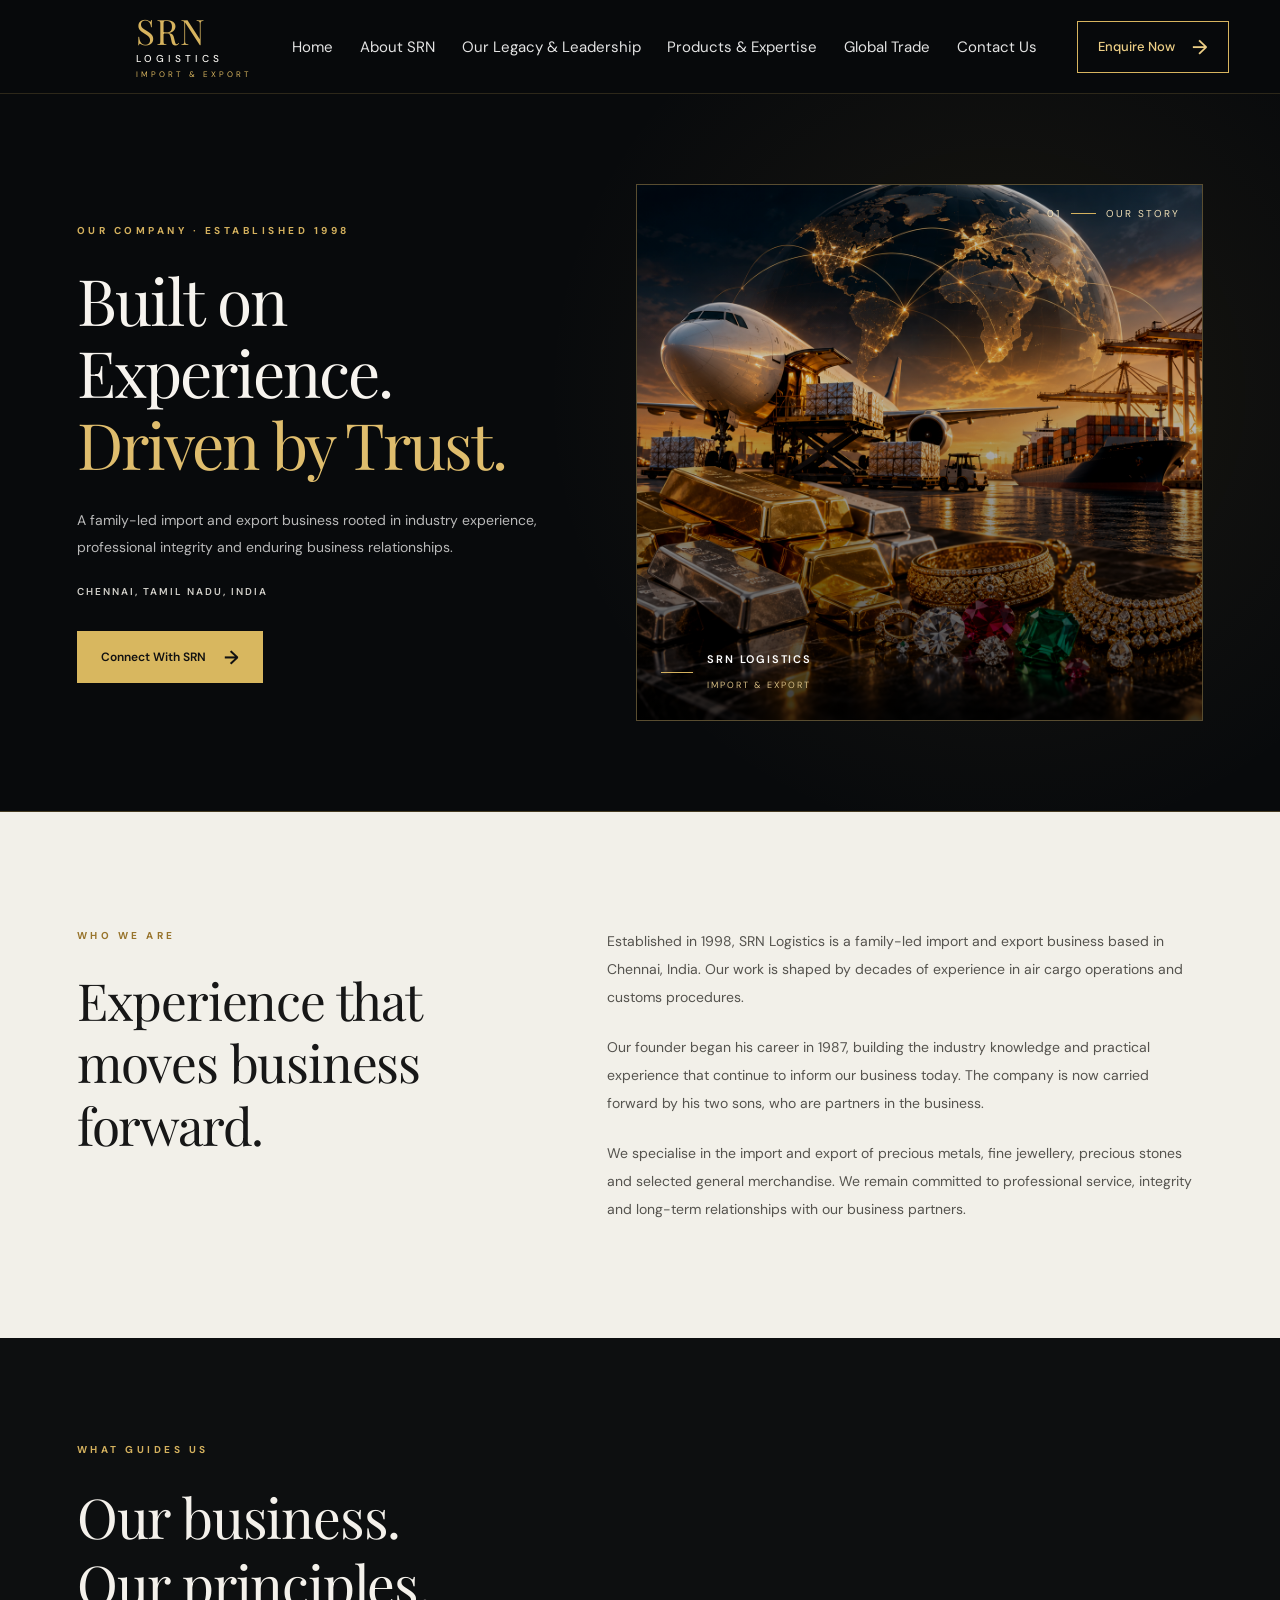
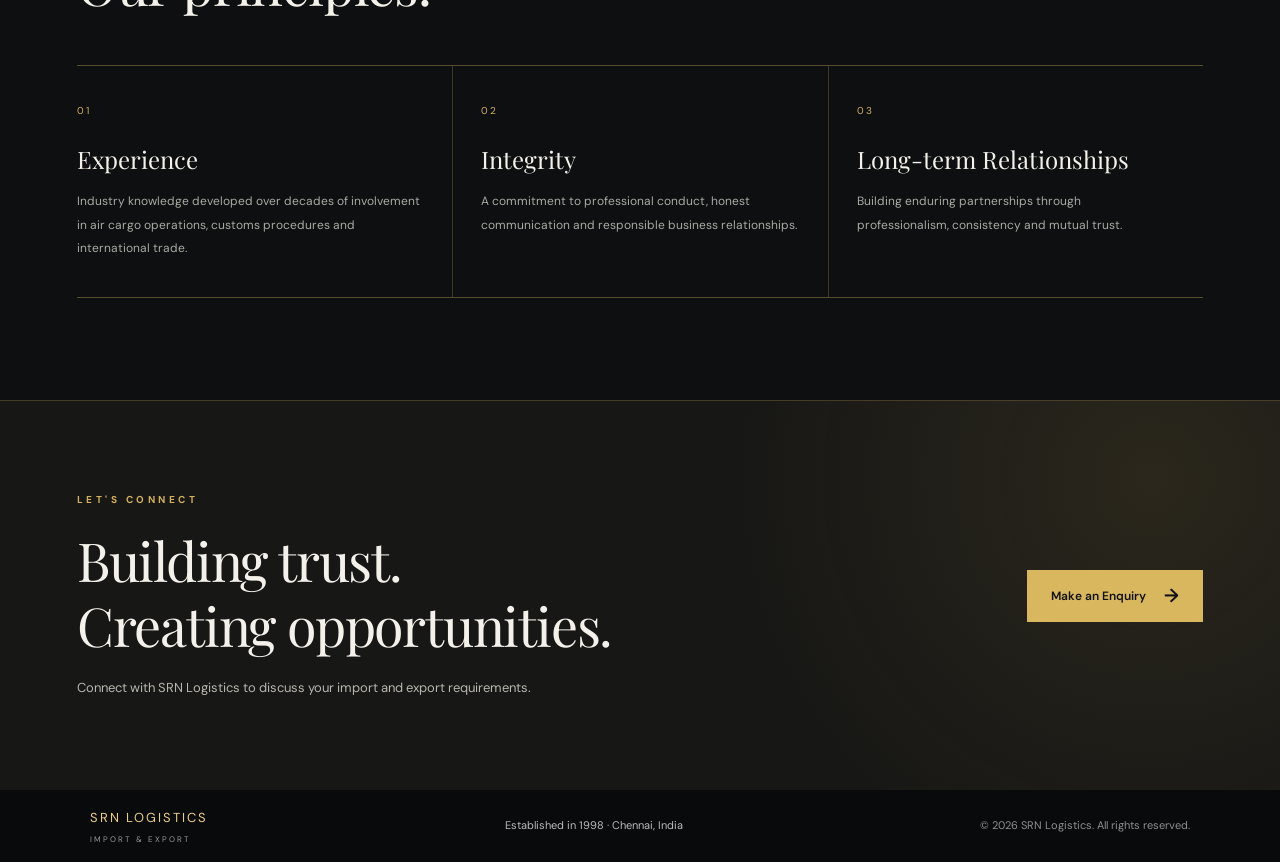
==== about.html @ 551b90b7 "Initial SRN Logistics website" ====
<!DOCTYPE html>
<html lang="en">
<head>
    <meta charset="UTF-8">
    <meta name="viewport" content="width=device-width, initial-scale=1.0">

    <title>About SRN Logistics | Import &amp; Export</title>

    <meta
        name="description"
        content="Discover SRN Logistics, established in Chennai in 1998. Learn about our heritage, leadership, import-export expertise and commitment to long-term business relationships."
    >

    <meta name="theme-color" content="#080a0c">

    <link rel="stylesheet" href="style.css">

    <link rel="preconnect" href="https://fonts.googleapis.com">
    <link rel="preconnect" href="https://fonts.gstatic.com" crossorigin>

    <link
        href="https://fonts.googleapis.com/css2?family=DM+Sans:wght@400;500;600;700&family=Playfair+Display:wght@400;500;600&display=swap"
        rel="stylesheet"
    >

    <script src="script.js" defer></script>
</head>

<body class="about-page">

    <!-- HEADER -->
    <header class="site-header">
        <div class="nav-container">

            <a class="brand" href="index.html" aria-label="SRN Logistics home">

                <span class="logo-placeholder">
                    <!-- Add the official company logo here later -->
                    <!-- <img src="assets/logo/srn-logo.png" alt="SRN Logistics"> -->
                </span>

                <span class="brand-text">
                    <span class="brand-name">SRN</span>
                    <span class="brand-description">LOGISTICS</span>
                    <span class="brand-tagline">IMPORT &amp; EXPORT</span>
                </span>

            </a>

            <button
                class="menu-toggle"
                id="menuToggle"
                type="button"
                aria-label="Open navigation"
                aria-controls="mainNavigation"
                aria-expanded="false"
            >
                <span></span>
                <span></span>
                <span></span>
            </button>

            <nav class="main-navigation" id="mainNavigation">

                <a class="nav-link" href="index.html">Home</a>

                <a
                    class="nav-link active"
                    href="about.html"
                    aria-current="page"
                >
                    About SRN
                </a>

                <a class="nav-link" href="legacy.html">
                    Our Legacy &amp; Leadership
                </a>

                <a class="nav-link" href="products.html">
                    Products &amp; Expertise
                </a>

                <a class="nav-link" href="global.html">
                    Global Trade
                </a>

                <a class="nav-link" href="contact.html">
                    Contact Us
                </a>

            </nav>

            <a class="header-cta" href="contact.html">
                Enquire Now
                <span aria-hidden="true">→</span>
            </a>

        </div>
    </header>

    <main>

        <!-- EDITORIAL INTRODUCTION -->
        <section class="about-editorial">

            <div class="about-editorial-container">

                <div class="about-editorial-content">

                    <p class="about-eyebrow">
                        OUR COMPANY
                        <span aria-hidden="true">·</span>
                        ESTABLISHED 1998
                    </p>

                    <h1 class="about-title">
                        Built on<br>
                        Experience.<br>
                        <span>Driven by Trust.</span>
                    </h1>

                    <p class="about-introduction">
                        A family-led import and export business rooted in
                        industry experience, professional integrity and
                        enduring business relationships.
                    </p>

                    <p class="about-location">
                        CHENNAI, TAMIL NADU, INDIA
                    </p>

                    <a class="button button-primary" href="contact.html">
                        Connect With SRN
                        <span aria-hidden="true">→</span>
                    </a>

                </div>

                <div class="about-editorial-visual">

                    <img
                        class="about-company-image"
                        src="assets/images/about-srn-about.jpg"
                        alt="International cargo operations representing SRN Logistics' import and export business"
                    >

                    <div class="about-image-caption">
                        <span class="about-caption-line"></span>

                        <div>
                            <p>SRN LOGISTICS</p>
                            <span>IMPORT &amp; EXPORT</span>
                        </div>
                    </div>

                    <div class="about-image-index">
                        <span>01</span>
                        <span class="about-index-divider"></span>
                        <span>OUR STORY</span>
                    </div>

                </div>

            </div>

        </section>

        <!-- COMPANY INTRODUCTION -->
        <section class="about-story">

            <div class="about-story-container">

                <div class="about-story-heading">

                    <p class="about-eyebrow">WHO WE ARE</p>

                    <h2>
                        Experience that<br>
                        moves business forward.
                    </h2>

                </div>

                <div class="about-story-copy">

                    <p>
                        Established in 1998, SRN Logistics is a family-led
                        import and export business based in Chennai, India.
                        Our work is shaped by decades of experience in air
                        cargo operations and customs procedures.
                    </p>

                    <p>
                        Our founder began his career in 1987, building the
                        industry knowledge and practical experience that
                        continue to inform our business today. The company
                        is now carried forward by his two sons, who are
                        partners in the business.
                    </p>

                    <p>
                        We specialise in the import and export of precious
                        metals, fine jewellery, precious stones and selected
                        general merchandise. We remain committed to
                        professional service, integrity and long-term
                        relationships with our business partners.
                    </p>

                </div>

            </div>

        </section>

        <!-- BUSINESS VALUES -->
        <section class="about-values">

            <div class="about-values-container">

                <div class="about-values-heading">

                    <p class="about-eyebrow">WHAT GUIDES US</p>

                    <h2>
                        Our business.<br>
                        Our principles.
                    </h2>

                </div>

                <div class="about-values-grid">

                    <article class="about-value">

                        <span class="about-value-number">01</span>

                        <h3>Experience</h3>

                        <p>
                            Industry knowledge developed over decades of
                            involvement in air cargo operations, customs
                            procedures and international trade.
                        </p>

                    </article>

                    <article class="about-value">

                        <span class="about-value-number">02</span>

                        <h3>Integrity</h3>

                        <p>
                            A commitment to professional conduct, honest
                            communication and responsible business
                            relationships.
                        </p>

                    </article>

                    <article class="about-value">

                        <span class="about-value-number">03</span>

                        <h3>Long-term Relationships</h3>

                        <p>
                            Building enduring partnerships through
                            professionalism, consistency and mutual trust.
                        </p>

                    </article>

                </div>

            </div>

        </section>

        <!-- CALL TO ACTION -->
        <section class="about-contact">

            <div class="about-contact-container">

                <div>
                    <p class="about-eyebrow">LET'S CONNECT</p>

                    <h2>
                        Building trust.<br>
                        Creating opportunities.
                    </h2>

                    <p>
                        Connect with SRN Logistics to discuss your
                        import and export requirements.
                    </p>
                </div>

                <a class="button button-primary" href="contact.html">
                    Make an Enquiry
                    <span aria-hidden="true">→</span>
                </a>

            </div>

        </section>

    </main>

    <!-- FOOTER -->
    <footer class="site-footer">

        <div class="footer-container">

            <div class="footer-brand">
                <p>SRN LOGISTICS</p>
                <span>IMPORT &amp; EXPORT</span>
            </div>

            <p class="footer-description">
                Established in 1998 · Chennai, India
            </p>

            <p class="footer-copyright">
                &copy; <span id="copyrightYear">2026</span>
                SRN Logistics. All rights reserved.
            </p>

        </div>

    </footer>

</body>
</html>
---- style.css ----
/* =========================================
   SRN LOGISTICS ÃƒÆ’Ã‚Â¢ÃƒÂ¢Ã¢â‚¬Å¡Ã‚Â¬ÃƒÂ¢Ã¢â€šÂ¬Ã‚Â GLOBAL DESIGN SYSTEM
========================================= */

:root {
    --color-black: #080a0c;
    --color-black-soft: #111315;
    --color-gold: #d7b45f;
    --color-gold-light: #edcf86;
    --color-white: #f7f5f0;
    --color-muted: #c0c0c0;
    --color-text-dark: #151719;
    --color-text-muted: #686868;
    --color-border: rgba(215, 180, 95, 0.5);

    --font-heading: "Playfair Display", Georgia, serif;
    --font-body: "DM Sans", Arial, sans-serif;

    --container-width: 1360px;
}

/* =========================================
   RESET AND BASE STYLES
========================================= */

* {
    box-sizing: border-box;
    margin: 0;
    padding: 0;
}

html {
    scroll-behavior: smooth;
    scroll-padding-top: 100px;
}

body {
    min-width: 320px;
    background: var(--color-black);
    color: var(--color-white);
    font-family: var(--font-body);
    -webkit-font-smoothing: antialiased;
}

body,
button,
a {
    font-family: var(--font-body);
}

a {
    color: inherit;
    text-decoration: none;
}

button {
    font: inherit;
}

button:focus-visible,
a:focus-visible {
    outline: 2px solid var(--color-gold-light);
    outline-offset: 5px;
}

img {
    display: block;
    max-width: 100%;
}

button {
    -webkit-tap-highlight-color: transparent;
}

/* =========================================
   HEADER
========================================= */

.site-header {
    position: relative;
    z-index: 100;
    width: 100%;
    height: 94px;
    background: rgba(8, 10, 12, 0.98);
    border-bottom: 1px solid rgba(215, 180, 95, 0.18);
}

.nav-container {
    width: min(1460px, 92%);
    height: 100%;
    margin: 0 auto;

    display: flex;
    align-items: center;
    justify-content: space-between;
    gap: 24px;
}

/* BRAND AND LOGO PLACEHOLDER */

.brand {
    display: flex;
    align-items: center;
    gap: 13px;
    flex-shrink: 0;
}

/*
   Empty area reserved for the official logo.
   The logo image can be added later without
   redesigning the navigation.
*/

.logo-placeholder {
    display: block;
    width: 72px;
    height: 62px;
    flex: 0 0 72px;
    background: transparent;
}

.logo-placeholder img {
    width: 100%;
    height: 100%;
    object-fit: contain;
}

.brand-text {
    display: flex;
    flex-direction: column;
    align-items: flex-start;
    gap: 4px;
}

.brand-name {
    color: var(--color-gold);
    font-family: var(--font-heading);
    font-size: 35px;
    font-weight: 400;
    letter-spacing: 1px;
    line-height: 1;
}

.brand-description {
    color: var(--color-white);
    font-size: 10px;
    font-weight: 500;
    letter-spacing: 4px;
    line-height: 1.3;
}

.brand-tagline {
    color: var(--color-gold);
    font-size: 8px;
    letter-spacing: 3px;
    line-height: 1.4;
}

/* =========================================
   DESKTOP NAVIGATION
========================================= */

.main-navigation {
    display: flex;
    align-items: center;
    justify-content: center;
    gap: clamp(16px, 2.1vw, 34px);
}

.nav-link {
    position: relative;
    padding: 12px 0;
    color: #e3e3e3;
    font-size: 15px;
    font-weight: 400;
    white-space: nowrap;

    transition: color 0.25s ease;
}

.nav-link:hover,
.nav-link.active {
    color: var(--color-gold-light);
}

.nav-link.active::after {
    position: absolute;
    right: 0;
    bottom: 2px;
    left: 0;

    height: 2px;
    background: var(--color-gold);

    content: "";
}

/* HEADER CALL TO ACTION */

.header-cta {
    display: inline-flex;
    align-items: center;
    justify-content: center;
    gap: 17px;

    padding: 15px 20px;
    border: 1px solid var(--color-gold);

    color: var(--color-gold-light);
    font-size: 13px;
    font-weight: 500;
    white-space: nowrap;

    transition:
        background 0.25s ease,
        color 0.25s ease;
}

.header-cta span {
    font-size: 20px;
    line-height: 1;
}

.header-cta:hover {
    background: var(--color-gold);
    color: var(--color-black);
}

/* MOBILE MENU BUTTON */

.menu-toggle {
    display: none;
    width: 44px;
    height: 42px;
    padding: 10px;

    flex-direction: column;
    align-items: center;
    justify-content: center;
    gap: 5px;

    background: transparent;
    border: 1px solid var(--color-border);
    cursor: pointer;
}

.menu-toggle span {
    display: block;
    width: 19px;
    height: 1px;
    background: var(--color-gold-light);
}

/* =========================================
   HERO SECTION
========================================= */

.hero-section {
    position: relative;
    isolation: isolate;
    width: 100%;
    height: min(690px, calc(100svh - 94px));
    min-height: 620px;
    overflow: hidden;
    background: var(--color-black);
}

/* BACKGROUND IMAGE LAYERS */

.hero-backgrounds {
    position: absolute;
    z-index: -3;
    inset: 0;
    overflow: hidden;
}

.hero-background {
    position: absolute;
    inset: 0;

    background-color: var(--color-black);
    background-position: center;
    background-repeat: no-repeat;
    background-size: cover;

    opacity: 0;
    transform: scale(1.035);

    transition:
        opacity 1.2s ease-in-out,
        transform 7.5s linear;
}

.hero-background.active {
    opacity: 1;
    transform: scale(1);
}

/*
   Temporary remote image sources.
   We will replace these with the generated
   images stored in assets/images/.
*/

/* =========================================
   HOMEPAGE BACKGROUND IMAGES
   Four slides: Gold, Jewellery, Gemstones, Cargo
========================================= */

/* =========================================
   SRN LOGISTICS â€” HOMEPAGE BACKGROUND IMAGES
========================================= */

.hero-background-gold {
    background-image: url("assets/images/01-precious-metals.jpg");
    background-position: center;
    background-repeat: no-repeat;
    background-size: cover;
}

.hero-background-jewellery {
    background-image: url("assets/images/02-jewellery.jpg");
    background-position: center;
    background-repeat: no-repeat;
    background-size: cover;
}

.hero-background-gemstones {
    background-image: url("assets/images/03-precious-stones.jpg");
    background-position: center;
    background-repeat: no-repeat;
    background-size: cover;
}

.hero-background-cargo {
    background-image: url("assets/images/04-global-cargo.jpg");
    background-position: center;
    background-repeat: no-repeat;
    background-size: cover;
}


/* DARK GRADIENT FOR TEXT READABILITY */

.hero-overlay {
    position: absolute;
    z-index: -2;
    inset: 0;

    background:
        linear-gradient(
            90deg,
            rgba(4, 6, 9, 0.98) 0%,
            rgba(4, 6, 9, 0.94) 22%,
            rgba(4, 6, 9, 0.76) 41%,
            rgba(4, 6, 9, 0.24) 67%,
            rgba(4, 6, 9, 0.12) 100%
        ),
        linear-gradient(
            0deg,
            rgba(4, 6, 9, 0.66) 0%,
            transparent 30%,
            transparent 80%,
            rgba(4, 6, 9, 0.12) 100%
        );
}

/* HERO CONTENT */

.hero-container {
    display: flex;
    align-items: center;

    width: min(1270px, 78%);
    height: 100%;
    margin: 0 auto;

    padding: 48px 0 100px;
}

.hero-content {
    width: 100%;
    max-width: 600px;
}

.hero-eyebrow {
    margin-bottom: 23px;

    color: var(--color-gold);
    font-size: 10px;
    font-weight: 600;
    letter-spacing: 4px;
    line-height: 1.8;
    text-transform: uppercase;
}

.hero-title {
    max-width: 600px;

    color: var(--color-white);
    font-family: var(--font-heading);
    font-size: clamp(46px, 4.3vw, 70px);
    font-weight: 400;
    line-height: 1.055;
    letter-spacing: -1.5px;
}

.hero-title span {
    color: var(--color-gold-light);
}

.hero-description {
    max-width: 520px;
    margin-top: 23px;

    color: #cecece;
    font-size: 15px;
    font-weight: 400;
    line-height: 1.85;
}

/* HERO BUTTONS */

.hero-actions {
    display: flex;
    align-items: center;
    flex-wrap: wrap;
    gap: 15px;

    margin-top: 30px;
}

.button {
    display: inline-flex;
    align-items: center;
    justify-content: center;
    gap: 22px;

    min-height: 58px;
    padding: 0 24px;

    font-size: 13px;
    font-weight: 600;

    transition:
        background 0.25s ease,
        color 0.25s ease,
        border-color 0.25s ease;
}

.button span {
    font-size: 21px;
    line-height: 1;
}

.button-primary {
    border: 1px solid var(--color-gold);
    background: var(--color-gold);
    color: #15120b;
}

.button-primary:hover {
    border-color: var(--color-gold-light);
    background: var(--color-gold-light);
}

.button-outline {
    border: 1px solid var(--color-gold);
    background: rgba(8, 10, 12, 0.2);
    color: var(--color-white);
}

.button-outline:hover {
    background: var(--color-gold);
    color: var(--color-black);
}

/* =========================================
   CAROUSEL ARROWS
========================================= */

.carousel-arrow {
    position: absolute;
    z-index: 5;
    top: 47%;

    display: grid;
    place-items: center;

    width: 48px;
    height: 48px;
    border: 1px solid rgba(255, 255, 255, 0.35);
    border-radius: 50%;

    background: rgba(5, 7, 9, 0.5);
    color: var(--color-white);

    font-size: 28px;
    font-weight: 300;
    line-height: 1;

    cursor: pointer;

    transition:
        background 0.25s ease,
        color 0.25s ease,
        border-color 0.25s ease;
}

.carousel-arrow:hover {
    border-color: var(--color-gold);
    background: var(--color-gold);
    color: var(--color-black);
}

.carousel-previous {
    left: 30px;
}

.carousel-next {
    right: 30px;
}

/* =========================================
   CAROUSEL INDICATORS
========================================= */

.carousel-indicators {
    position: absolute;
    z-index: 5;
    bottom: 102px;
    left: 50%;

    display: flex;
    align-items: center;
    gap: 11px;

    transform: translateX(-50%);
}

.carousel-indicator {
    width: 9px;
    height: 9px;
    padding: 0;

    border: 0;
    border-radius: 50%;

    background: rgba(255, 255, 255, 0.35);
    cursor: pointer;

    transition:
        background 0.25s ease,
        transform 0.25s ease;
}

.carousel-indicator.active {
    background: var(--color-gold);
    transform: scale(1.15);
}

.carousel-counter {
    position: absolute;
    z-index: 5;
    right: max(6%, calc((100% - 1460px) / 2));
    bottom: 100px;

    display: flex;
    gap: 9px;

    color: #e5e5e5;
    font-size: 12px;
    letter-spacing: 2px;
}

.carousel-counter #currentSlide {
    color: var(--color-gold-light);
}

/* =========================================
   CATEGORY STRIP
========================================= */

.category-strip {
    position: absolute;
    z-index: 4;
    right: 0;
    bottom: 0;
    left: 0;

    display: grid;
    grid-template-columns: repeat(4, minmax(0, 1fr));
    align-items: center;

    min-height: 75px;
    padding: 0 max(4.5%, calc((100% - 1460px) / 2));

    border-top: 1px solid var(--color-border);
    background: rgba(4, 6, 8, 0.88);
    backdrop-filter: blur(8px);
}

.category-link {
    display: flex;
    align-items: center;
    justify-content: center;
    gap: 15px;

    min-height: 26px;
    padding: 0 12px;

    color: #f0f0f0;
    font-size: 10px;
    font-weight: 500;
    letter-spacing: 1.7px;
    text-align: center;

    transition: color 0.25s ease;
}

.category-link + .category-link {
    border-left: 1px solid rgba(215, 180, 95, 0.45);
}

.category-link:hover {
    color: var(--color-gold-light);
}

.category-number {
    color: var(--color-gold);
    font-size: 10px;
    letter-spacing: 1px;
}

/* =========================================
   EXPERTISE SECTION
========================================= */

.expertise-section {
    padding: 24px 0 26px;
    background: var(--color-white);
    color: var(--color-text-dark);
}

.section-container {
    width: min(var(--container-width), 86%);
    margin: 0 auto;
}


/* EXPERTISE INTRO */

.expertise-heading {
    display: grid;
    grid-template-columns: minmax(0, 0.9fr) minmax(0, 1.1fr);
    align-items: center;
    column-gap: 72px;
    row-gap: 24px;
    margin-bottom: 28px;
}

.section-heading-content {
    min-width: 0;
    max-width: 460px;
}

.section-eyebrow {
    display: flex;
    align-items: center;
    gap: 13px;

    margin-bottom: 18px;

    color: #99732b;
    font-size: 10px;
    font-weight: 700;
    letter-spacing: 3px;
}

.section-eyebrow::before {
    width: 36px;
    height: 1px;
    flex-shrink: 0;

    background: #b58a36;
    content: "";
}

.section-heading-content h2 {
    max-width: 450px;
    margin: 0;

    color: #141619;
    font-family: var(--font-heading);
    font-size: clamp(34px, 3.2vw, 46px);
    font-weight: 400;
    line-height: 1.15;
    letter-spacing: -0.8px;
}

.section-description {
    max-width: 540px;
    margin: 0;
    padding: 0;

    color: var(--color-text-muted);
    font-size: 13px;
    line-height: 1.9;
}

/* The heading link is no longer used */
.section-link {
    display: none !important;
}

/* Responsive heading layout */

@media (max-width: 760px) {
    .expertise-heading {
        grid-template-columns: minmax(0, 1fr);
        gap: 18px;
        margin-bottom: 24px;
    }

    .section-heading-content h2 {
        font-size: clamp(32px, 8vw, 40px);
    }

    .section-description {
        max-width: 100%;
        font-size: 12px;
        line-height: 1.8;
    }
}

/* =========================================
   EXPERTISE CARDS — PREMIUM INTERACTIVE DESIGN
========================================= */

.expertise-grid {
    display: grid;
    grid-template-columns: repeat(4, minmax(0, 1fr));
    gap: 18px;
}

.expertise-card {
    position: relative;
    isolation: isolate;

    display: flex;
    align-items: flex-end;

    min-width: 0;
    height: clamp(160px, 22vh, 200px);
    min-height: 0;
    overflow: hidden;

    background: #191b1d;
    color: var(--color-white);
    text-decoration: none;

    border: 1px solid rgba(215, 180, 95, 0.18);

    transition:
        border-color 0.4s ease,
        box-shadow 0.4s ease,
        transform 0.4s ease;
}

/* Image layer */

.expertise-image {
    position: absolute;
    z-index: -2;
    inset: 0;

    background-position: center;
    background-repeat: no-repeat;
    background-size: cover;

    transform: scale(1);
    transition: transform 0.8s cubic-bezier(0.2, 0.7, 0.2, 1);
}

/* Existing image sources */

.image-precious-metals {
    background-image: url("https://images.unsplash.com/photo-1610375461246-83df859d849d?auto=format&fit=crop&w=900&q=80");
}

.image-jewellery {
    background-image: url("https://images.unsplash.com/photo-1617038220319-276d3cfab638?auto=format&fit=crop&w=900&q=80");
}

.image-gemstones {
    background-image: url("https://images.unsplash.com/photo-1611652022419-a9419f74343d?auto=format&fit=crop&w=900&q=80");
}

.image-merchandise {
    background-image: url("https://images.unsplash.com/photo-1578575437130-527eed3abbec?auto=format&fit=crop&w=900&q=80");
}

/* Dark gradient for text readability */

.expertise-card-overlay {
    position: absolute;
    z-index: -1;
    inset: 0;

    background: linear-gradient(
        180deg,
        rgba(7, 9, 11, 0.03) 0%,
        rgba(7, 9, 11, 0.16) 38%,
        rgba(7, 9, 11, 0.78) 72%,
        rgba(7, 9, 11, 0.98) 100%
    );

    transition: background 0.5s ease;
}

/* Card content */

.expertise-card-content {
    position: relative;
    width: 100%;
    padding: 17px 16px 15px;

    border-top: 1px solid rgba(215, 180, 95, 0.48);

    transform: translateY(0);
    transition:
        padding 0.4s ease,
        border-color 0.4s ease;
}

/* Small category label */

.expertise-card-number {
    display: block;
    margin-bottom: 9px;

    color: var(--color-gold-light);
    font-family: var(--font-body);
    font-size: 9px;
    font-weight: 600;
    letter-spacing: 1.8px;
    line-height: 1.4;
    text-transform: uppercase;

    opacity: 0.9;
}

/* Category title */

.expertise-card-content h3 {
    margin: 0 0 5px;

    color: var(--color-white);
    font-family: var(--font-heading);
    font-size: clamp(16px, 1.35vw, 20px);
    font-weight: 400;
    line-height: 1.25;

    transition: color 0.3s ease;
}

/* Short category description */

.expertise-card-subtitle {
    margin: 0;

    color: #d6d6d6;
    font-family: var(--font-body);
    font-size: 10px;
    line-height: 1.6;
}

/* Details hidden until interaction */

.expertise-card-detail {
    display: grid;
    grid-template-rows: 0fr;

    opacity: 0;
    max-height: 0;
    overflow: hidden;

    transition:
        grid-template-rows 0.45s ease,
        opacity 0.35s ease,
        max-height 0.45s ease,
        margin-top 0.35s ease;
}

.expertise-card-detail > p {
    min-height: 0;
    margin: 0;

    color: #dedede;
    font-family: var(--font-body);
    font-size: 11px;
    line-height: 1.65;
}

.expertise-card-action {
    display: flex;
    align-items: center;
    justify-content: space-between;
    gap: 8px;

    margin-top: 13px;
    padding-top: 10px;

    border-top: 1px solid rgba(215, 180, 95, 0.35);

    color: var(--color-gold-light);
    font-size: 9px;
    font-weight: 600;
    letter-spacing: 0.5px;
    text-transform: uppercase;
}

.expertise-card-action b {
    font-size: 17px;
    font-weight: 400;
    transition: transform 0.3s ease;
}

/* Hover and keyboard-focus effects */

.expertise-card:hover,
.expertise-card:focus-visible {
    z-index: 2;

    border-color: rgba(215, 180, 95, 0.85);
    box-shadow: 0 14px 32px rgba(0, 0, 0, 0.18);

    outline: none;
}

.expertise-card:hover .expertise-image,
.expertise-card:focus-visible .expertise-image {
    transform: scale(1.09);
}

.expertise-card:hover .expertise-card-overlay,
.expertise-card:focus-visible .expertise-card-overlay {
    background: linear-gradient(
        180deg,
        rgba(7, 9, 11, 0.30) 0%,
        rgba(7, 9, 11, 0.60) 32%,
        rgba(7, 9, 11, 0.94) 70%,
        rgba(7, 9, 11, 0.99) 100%
    );
}

.expertise-card:hover .expertise-card-content,
.expertise-card:focus-visible .expertise-card-content {
    border-top-color: var(--color-gold);
}

.expertise-card:hover .expertise-card-content h3,
.expertise-card:focus-visible .expertise-card-content h3 {
    color: var(--color-gold-light);
}

.expertise-card:hover .expertise-card-detail,
.expertise-card:focus-visible .expertise-card-detail {
    grid-template-rows: 1fr;
    max-height: 180px;
    margin-top: 10px;
    opacity: 1;
}

.expertise-card:hover .expertise-card-action b,
.expertise-card:focus-visible .expertise-card-action b {
    transform: translate(2px, -2px);
}

/* Keep focus visible for keyboard users */

.expertise-card:focus-visible {
    outline: 2px solid var(--color-gold-light);
    outline-offset: 4px;
}

/* Tablet layout */

@media (max-width: 1150px) {
    .expertise-grid {
        grid-template-columns: repeat(2, minmax(0, 1fr));
        gap: 16px;
    }

    .expertise-card {
        height: clamp(190px, 27vh, 240px);
    }

    .expertise-card-content h3 {
        font-size: 20px;
    }
}

/* Mobile and touch-friendly layout */

@media (max-width: 760px) {
    .expertise-grid {
        grid-template-columns: repeat(2, minmax(0, 1fr));
        gap: 12px;
    }

    .expertise-card {
        height: auto;
        min-height: 220px;
    }

    .expertise-card-content {
        padding: 14px 11px;
    }

    .expertise-card-content h3 {
        font-size: 17px;
    }

    .expertise-card-number {
        font-size: 8px;
        letter-spacing: 1.2px;
    }

    /* Show details on touchscreens without requiring hover */
    .expertise-card-detail {
        grid-template-rows: 1fr;
        max-height: none;
        margin-top: 10px;
        opacity: 1;
    }

    .expertise-card-detail > p {
        font-size: 10px;
        line-height: 1.55;
    }

    .expertise-card-action {
        font-size: 8px;
    }
}

/* Very narrow phones */

@media (max-width: 390px) {
    .expertise-grid {
        grid-template-columns: 1fr;
    }

    .expertise-card {
        min-height: 230px;
    }
}

/* Respect reduced-motion preferences */

@media (prefers-reduced-motion: reduce) {
    .expertise-card,
    .expertise-image,
    .expertise-card-overlay,
    .expertise-card-content,
    .expertise-card-detail,
    .expertise-card-action b {
        transition: none !important;
    }
}


/* =========================================
   FOOTER
========================================= */

.site-footer {
    padding: 28px 7%;
    background: var(--color-black);
    color: #bcbcbc;
    font-size: 11px;
    line-height: 1.8;
}

.footer-container {
    display: flex;
    align-items: center;
    justify-content: space-between;
    flex-wrap: wrap;
    gap: 20px;

    max-width: var(--container-width);
    margin: 0 auto;
}

.footer-brand {
    display: flex;
    flex-direction: column;
    gap: 2px;
}

.footer-brand p {
    color: var(--color-gold-light);
    font-size: 13px;
    letter-spacing: 2px;
}

.footer-brand span {
    color: #999;
    font-size: 8px;
    letter-spacing: 2px;
}

.footer-description {
    color: #bcbcbc;
}

.footer-copyright {
    color: #8f8f8f;
}

/* =========================================
   TABLET RESPONSIVENESS
========================================= */

@media (max-width: 1150px) {
    .nav-container {
        width: 94%;
        gap: 14px;
    }

    .brand {
        gap: 8px;
    }

    .logo-placeholder {
        width: 48px;
        flex-basis: 48px;
    }

    .brand-name {
        font-size: 29px;
    }

    .brand-description {
        font-size: 8px;
        letter-spacing: 3px;
    }

    .brand-tagline {
        font-size: 7px;
        letter-spacing: 2px;
    }

    .main-navigation {
        gap: 15px;
    }

    .nav-link {
        font-size: 10px;
    }

    .header-cta {
        padding: 12px;
        font-size: 11px;
    }

    .hero-container {
        width: 78%;
    }

    .expertise-heading {
        grid-template-columns: 1fr 1fr;
        gap: 25px;
    }

    .section-link {
        justify-self: start;
    }

    .expertise-grid {
        grid-template-columns: repeat(2, minmax(0, 1fr));
    }
}

/* =========================================
   MOBILE RESPONSIVENESS
========================================= */

@media (max-width: 760px) {
    .site-header {
        height: 78px;
    }

    .nav-container {
        width: 90%;
    }

    .brand {
        gap: 8px;
    }

    .logo-placeholder {
        width: 42px;
        height: 48px;
        flex-basis: 42px;
    }

    .brand-name {
        font-size: 27px;
    }

    .brand-description {
        font-size: 8px;
        letter-spacing: 2.5px;
    }

    .brand-tagline {
        font-size: 7px;
        letter-spacing: 2px;
    }

    .menu-toggle {
        display: flex;
    }

    .header-cta {
        display: none;
    }

    /* Mobile navigation dropdown */

    .main-navigation {
        position: absolute;
        top: 78px;
        right: 0;
        left: 0;

        display: none;
        flex-direction: column;
        align-items: stretch;
        gap: 0;

        padding: 12px 5% 20px;

        background: #0a0c0e;
        border-bottom: 1px solid var(--color-border);
    }

    .main-navigation.is-open {
        display: flex;
    }


/* Premium navigation hover effect */

.nav-link {
    position: relative;
    padding: 12px 0;
    color: #e3e3e3;
    font-size: 13px;
    font-weight: 400;
    white-space: nowrap;
    text-decoration: none;
    border-bottom: none;

    transition:
        color 0.25s ease,
        transform 0.25s ease;
}


/* Remove the active underline completely */
.nav-link.active::after {
    display: none;
    content: none;
}

/* Gentle zoom on hover */
.nav-link:hover,
.nav-link:focus-visible {
    color: var(--color-gold-light);
    transform: scale(1.08);
}

/* Keep the active link clean, without an underline */
.nav-link.active {
    color: #e3e3e3;
}


    /* Mobile hero */

    .hero-section {
        height: auto;
        min-height: max(740px, calc(100svh - 78px));
    }

    .hero-background {
        background-position: 62% center;
    }

    .hero-overlay {
        background:
            linear-gradient(
                90deg,
                rgba(4, 6, 9, 0.94) 0%,
                rgba(4, 6, 9, 0.72) 65%,
                rgba(4, 6, 9, 0.48) 100%
            ),
            linear-gradient(
                0deg,
                rgba(4, 6, 9, 0.96) 0%,
                transparent 55%
            );
    }

    .hero-container {
        width: 84%;
        min-height: 630px;
        padding: 55px 0 150px;
    }

    .hero-content {
        max-width: 100%;
    }

    .hero-eyebrow {
        margin-bottom: 19px;
        font-size: 9px;
        letter-spacing: 2.5px;
    }

    .hero-title {
        font-size: clamp(40px, 10vw, 58px);
        line-height: 1.1;
        letter-spacing: -1px;
    }

    .hero-description {
        margin-top: 19px;
        font-size: 13px;
        line-height: 1.8;
    }

    .hero-actions {
        align-items: flex-start;
        gap: 10px;
        margin-top: 25px;
    }

    .button {
        min-height: 52px;
        gap: 11px;
        padding: 0 15px;
        font-size: 11px;
    }

    /* Mobile arrows */

    .carousel-arrow {
        top: 39%;
        width: 38px;
        height: 38px;
        font-size: 22px;
    }

    .carousel-previous {
        left: 10px;
    }

    .carousel-next {
        right: 10px;
    }

    .carousel-indicators {
        bottom: 112px;
        gap: 9px;
    }

    .carousel-counter {
        right: 8%;
        bottom: 110px;
        font-size: 10px;
    }

    /* Two-row category strip */

    .category-strip {
        min-height: 92px;
        padding: 10px 4%;
        grid-template-columns: repeat(2, minmax(0, 1fr));
    }

    .category-link {
        min-height: 34px;
        gap: 7px;
        padding: 5px;

        font-size: 8px;
        letter-spacing: 0.9px;
    }

    .category-number {
        font-size: 9px;
    }

    .category-link:nth-child(3) {
        border-left: none;
    }

    .category-link:nth-child(n + 3) {
        border-top: 1px solid rgba(215, 180, 95, 0.25);
    }

    /* Mobile expertise section */

    .expertise-section {
        padding: 48px 0;
    }

    .section-container {
        width: 88%;
    }

    .expertise-heading {
        grid-template-columns: 1fr;
        gap: 20px;
        margin-bottom: 25px;
    }

    .section-heading-content h2 {
        font-size: 36px;
    }

    .section-description {
        font-size: 12px;
    }

    .section-link {
        font-size: 12px;
    }

    .expertise-grid {
        gap: 10px;
    }

    .expertise-card {
        min-height: 190px;
    }

    .expertise-card-content {
        padding: 14px 11px;
    }

    .expertise-card-content h3 {
        font-size: 16px;
    }

    .expertise-card-content p {
        font-size: 10px;
    }

    .expertise-card-content > span {
        top: 14px;
        right: 11px;
    }

    .site-footer {
        padding: 24px 6%;
    }

    .footer-container {
        align-items: flex-start;
        flex-direction: column;
        gap: 13px;
    }
}

/* =========================================
   SMALL MOBILE SCREENS
========================================= */

@media (max-width: 390px) {
    .brand {
        gap: 6px;
    }

    .logo-placeholder {
        width: 34px;
        flex-basis: 34px;
    }

    .brand-name {
        font-size: 24px;
    }

    .brand-description {
        letter-spacing: 2px;
    }

    .hero-title {
        font-size: 38px;
    }

    .hero-actions {
        align-items: stretch;
        flex-direction: column;
    }

    .button {
        justify-content: space-between;
    }

    .expertise-grid {
        grid-template-columns: 1fr;
    }

    .expertise-card {
        min-height: 225px;
    }
}

/* =========================================
   ACCESSIBILITY: REDUCED MOTION
========================================= */

@media (prefers-reduced-motion: reduce) {
    html {
        scroll-behavior: auto;
    }

    *,
    *::before,
    *::after {
        animation-duration: 0.01ms !important;
        transition-duration: 0.01ms !important;
    }
}

/* =========================================
   HOMEPAGE REFINEMENTS ÃƒÆ’Ã‚Â¢ÃƒÂ¢Ã¢â‚¬Å¡Ã‚Â¬ÃƒÂ¢Ã¢â€šÂ¬Ã‚Â OCTOBER 2026
   Overrides for the approved design feedback
========================================= */

/* Keep the desktop hero within the visible browser viewport. */
@media (min-width: 761px) {
    .hero-section {
        height: calc(100svh - 94px);
        min-height: 560px;
        max-height: 900px;
    }

    .hero-container {
        padding-top: 34px;
        padding-bottom: 88px;
    }

    .hero-title {
        font-size: clamp(44px, 4.1vw, 66px);
    }
}

/* Remove visible carousel arrows, dots, and slide counter.
   The automatic background rotation remains enabled in script.js. */
.carousel-arrow,
.carousel-indicators,
.carousel-counter {
    display: none !important;
}

/* Make the category strip translucent so the hero image is visible. */
.category-strip {
    background: rgba(4, 6, 8, 0.42);
    border-top: 1px solid rgba(215, 180, 95, 0.62);
    backdrop-filter: blur(3px);
    -webkit-backdrop-filter: blur(3px);
}

.category-link + .category-link {
    border-left-color: rgba(215, 180, 95, 0.36);
}

/* Make the hero background a little more visible on the right. */
.hero-overlay {
    background:
        linear-gradient(
            90deg,
            rgba(4, 6, 9, 0.97) 0%,
            rgba(4, 6, 9, 0.89) 23%,
            rgba(4, 6, 9, 0.63) 43%,
            rgba(4, 6, 9, 0.17) 72%,
            rgba(4, 6, 9, 0.08) 100%
        ),
        linear-gradient(
            0deg,
            rgba(4, 6, 9, 0.46) 0%,
            transparent 30%,
            transparent 82%,
            rgba(4, 6, 9, 0.10) 100%
        );
}

/* Prevent the hero from becoming too tall on shorter desktop screens. */
@media (min-width: 761px) and (max-height: 760px) {
    .site-header {
        height: 82px;
    }

    .hero-section {
        height: calc(100svh - 82px);
        min-height: 500px;
    }

    .hero-container {
        padding-top: 24px;
        padding-bottom: 78px;
    }

    .hero-eyebrow {
        margin-bottom: 14px;
    }

    .hero-title {
        font-size: clamp(42px, 4vw, 58px);
        line-height: 1.03;
    }

    .hero-description {
        margin-top: 16px;
        line-height: 1.65;
    }

    .hero-actions {
        margin-top: 22px;
    }

    .button {
        min-height: 50px;
    }
}

/* Mobile layout: retain enough space for readable hero content. */
@media (max-width: 760px) {
    .hero-section {
        height: auto;
        min-height: max(700px, calc(100svh - 78px));
    }

    .hero-overlay {
        background:
            linear-gradient(
                90deg,
                rgba(4, 6, 9, 0.94) 0%,
                rgba(4, 6, 9, 0.72) 65%,
                rgba(4, 6, 9, 0.48) 100%
            ),
            linear-gradient(
                0deg,
                rgba(4, 6, 9, 0.82) 0%,
                transparent 60%
            );
    }

    .category-strip {
        background: rgba(4, 6, 8, 0.52);
        backdrop-filter: blur(3px);
        -webkit-backdrop-filter: blur(3px);
    }
}

/* =========================================
   FINAL NAVIGATION OVERRIDES
   No underline; subtle zoom on hover/focus.
   These rules apply on desktop and mobile.
========================================= */

.main-navigation .nav-link {
    display: inline-block;
    text-decoration: none !important;
    border-bottom: 0 !important;
    transform: scale(1);
    transform-origin: center;
    transition:
        color 0.25s ease,
        transform 0.25s ease;
}

.main-navigation .nav-link::before,
.main-navigation .nav-link::after,
.main-navigation .nav-link.active::before,
.main-navigation .nav-link.active::after {
    display: none !important;
    content: none !important;
}

.main-navigation .nav-link,
.main-navigation .nav-link.active {
    color: #e3e3e3;
}

.main-navigation .nav-link:hover,
.main-navigation .nav-link:focus-visible {
    color: var(--color-gold-light);
    transform: scale(1.08);
}

@media (prefers-reduced-motion: reduce) {
    .main-navigation .nav-link {
        transition: none;
    }
}

/* Consistent hover effects for both hero buttons */
.hero-section .hero-content .hero-buttons a {
    transition:
        transform 0.3s ease,
        background-color 0.3s ease,
        color 0.3s ease,
        box-shadow 0.3s ease;
    transform-origin: center;
}

.hero-section .hero-content .hero-buttons a:hover {
    transform: scale(1.05);
    box-shadow: 0 6px 20px rgba(212, 175, 85, 0.18);
}

.hero-section .hero-content .hero-buttons a:active {
    transform: scale(0.98);
}

/* =========================================
   FINAL HERO BUTTON FIX
   Contact button is transparent until hover.
========================================= */

.hero-section .hero-content .hero-actions .button-primary {
    background: transparent !important;
    color: var(--color-white) !important;
    border: 1px solid var(--color-gold) !important;
    box-shadow: none;
    transform: scale(1);
    transition:
        transform 0.3s ease,
        background-color 0.3s ease,
        color 0.3s ease,
        border-color 0.3s ease,
        box-shadow 0.3s ease;
}

.hero-section .hero-content .hero-actions .button-primary:hover {
    background: var(--color-gold) !important;
    color: var(--color-black) !important;
    border-color: var(--color-gold-light) !important;
    transform: scale(1.05);
    box-shadow: 0 6px 20px rgba(212, 175, 85, 0.18);
}

.hero-section .hero-content .hero-actions .button-primary:active {
    transform: scale(0.98);
}

@media (prefers-reduced-motion: reduce) {
    .hero-section .hero-content .hero-actions .button-primary {
        transition: none;
    }
}


/* =========================================
   SRN LOGISTICS â€” PAGE 2: ABOUT SRN
   Premium Editorial Layout
========================================= */


/* =========================================
   ABOUT PAGE — PREMIUM BASE
========================================= */

.about-page {
    background: #080a0c;
    color: #f4f1eb;
    font-family: "DM Sans", sans-serif;
}

.about-page main {
    overflow: hidden;
}

.about-page .site-header {
    position: relative;
    z-index: 100;
}

/* =========================================
   EDITORIAL HERO
========================================= */

.about-editorial {
    position: relative;
    display: flex;
    align-items: center;
    min-height: 640px;
    padding: clamp(65px, 7vw, 100px) 6%;
    background:
        radial-gradient(
            circle at 78% 42%,
            rgba(190, 145, 65, 0.09),
            transparent 42%
        ),
        #080a0c;
    border-bottom: 1px solid rgba(211, 174, 91, 0.3);
}

.about-editorial-container {
    display: grid;
    grid-template-columns: minmax(0, 0.92fr) minmax(0, 1.08fr);
    align-items: center;
    gap: clamp(38px, 6vw, 90px);
    width: 100%;
    max-width: 1440px;
    margin: 0 auto;
}

.about-editorial-content {
    position: relative;
    z-index: 2;
    min-width: 0;
    padding: 20px 0;
}

.about-eyebrow {
    margin: 0 0 24px;
    color: #d4b15e;
    font-size: 10px;
    font-weight: 700;
    letter-spacing: 3.5px;
    line-height: 1.8;
    text-transform: uppercase;
}

.about-title {
    margin: 0;
    color: #f7f4ef;
    font-family: "Playfair Display", Georgia, serif;
    font-size: clamp(44px, 5vw, 72px);
    font-weight: 400;
    letter-spacing: -2px;
    line-height: 1.13;
    text-wrap: balance;
}

.about-title span {
    color: #dfbd6d;
}

.about-introduction {
    max-width: 460px;
    margin: 26px 0 22px;
    color: #b9b9b9;
    font-size: 14px;
    line-height: 1.95;
}

.about-location {
    margin: 0 0 30px;
    color: #d2d0ca;
    font-size: 10px;
    font-weight: 600;
    letter-spacing: 2px;
    line-height: 1.8;
}

/* =========================================
   EDITORIAL IMAGE
========================================= */

.about-editorial-visual {
    position: relative;
    min-width: 0;
    height: clamp(420px, 42vw, 590px);
    overflow: hidden;
    background: #171717;
    border: 1px solid rgba(212, 177, 94, 0.35);
    isolation: isolate;
}

.about-company-image {
    display: block;
    width: 100%;
    height: 100%;
    object-fit: cover;
    object-position: center;
    filter: brightness(0.78) contrast(1.06);
    transition:
        transform 700ms ease,
        filter 700ms ease;
}

.about-editorial-visual:hover .about-company-image {
    transform: scale(1.035);
    filter: brightness(0.9) contrast(1.04);
}

.about-editorial-visual::after {
    position: absolute;
    z-index: 1;
    inset: 0;
    content: "";
    pointer-events: none;
    background: linear-gradient(
        180deg,
        rgba(0, 0, 0, 0.08) 0%,
        transparent 35%,
        rgba(0, 0, 0, 0.72) 100%
    );
}

.about-image-caption {
    position: absolute;
    right: 24px;
    bottom: 27px;
    left: 24px;
    z-index: 2;
    display: flex;
    align-items: center;
    gap: 14px;
}

.about-caption-line {
    width: 32px;
    height: 1px;
    flex-shrink: 0;
    background: #d4b15e;
}

.about-image-caption p {
    margin: 0 0 6px;
    color: #fff;
    font-size: 11px;
    font-weight: 600;
    letter-spacing: 1.8px;
}

.about-image-caption span {
    color: #d6bd83;
    font-size: 9px;
    letter-spacing: 2px;
}

.about-image-index {
    position: absolute;
    top: 22px;
    right: 22px;
    z-index: 2;
    display: flex;
    align-items: center;
    gap: 10px;
    color: #f0dfb6;
    font-size: 10px;
    letter-spacing: 2px;
}

.about-index-divider {
    width: 25px;
    height: 1px;
    background: #d4b15e;
}

/* =========================================
   ABOUT PAGE BUTTONS
========================================= */

.about-page .button {
    display: inline-flex;
    min-height: 52px;
    align-items: center;
    justify-content: center;
    gap: 18px;
    padding: 14px 23px;
    font-family: "DM Sans", sans-serif;
    font-size: 12px;
    font-weight: 600;
    line-height: 1.5;
    text-decoration: none;
    transition:
        transform 250ms ease,
        background-color 250ms ease,
        color 250ms ease,
        border-color 250ms ease;
}

.about-page .button span {
    font-size: 19px;
    transition: transform 250ms ease;
}

.about-page .button:hover span {
    transform: translateX(4px);
}

.about-page .button-primary {
    color: #111;
    background: #d8b75f;
    border: 1px solid #d8b75f;
}

.about-page .button-primary:hover {
    color: #080a0c;
    background: #edce83;
    border-color: #edce83;
    transform: translateY(-2px);
}

.about-page .button:focus-visible {
    outline: 2px solid #edce83;
    outline-offset: 4px;
}

/* =========================================
   COMPANY STORY
========================================= */

.about-story {
    padding: clamp(85px, 9vw, 120px) 6%;
    background: #f2f0e9;
    color: #171717;
}

.about-story-container {
    display: grid;
    grid-template-columns: minmax(0, 0.85fr) minmax(0, 1.15fr);
    gap: clamp(40px, 7vw, 110px);
    width: 100%;
    max-width: 1200px;
    margin: 0 auto;
}

.about-story .about-eyebrow {
    color: #98742c;
}

.about-story-heading h2,
.about-values-heading h2,
.about-contact h2 {
    margin: 0;
    font-family: "Playfair Display", Georgia, serif;
    font-size: clamp(35px, 4vw, 54px);
    font-weight: 400;
    letter-spacing: -1.2px;
    line-height: 1.22;
    text-wrap: balance;
}

.about-story-copy p {
    margin: 0 0 22px;
    color: #55534e;
    font-size: 14px;
    line-height: 2;
}

.about-story-copy p:last-child {
    margin-bottom: 0;
}

/* =========================================
   VALUES SECTION
========================================= */

.about-values {
    padding: clamp(80px, 8vw, 110px) 6%;
    background: #0d0f10;
    color: #f4f1eb;
}

.about-values-container {
    max-width: 1200px;
    margin: 0 auto;
}

.about-values-heading {
    margin-bottom: 48px;
}

.about-values-heading h2 {
    font-size: clamp(36px, 4.3vw, 56px);
}

.about-values-grid {
    display: grid;
    grid-template-columns: repeat(3, minmax(0, 1fr));
    border-top: 1px solid rgba(212, 177, 94, 0.38);
    border-bottom: 1px solid rgba(212, 177, 94, 0.38);
}

.about-value {
    min-width: 0;
    padding: 32px 28px 36px 0;
}

.about-value + .about-value {
    padding-left: 28px;
    border-left: 1px solid rgba(212, 177, 94, 0.25);
}

.about-value-number {
    color: #d4b15e;
    font-size: 10px;
    letter-spacing: 2px;
}

.about-value h3 {
    margin: 24px 0 14px;
    color: #f4f1eb;
    font-family: "Playfair Display", Georgia, serif;
    font-size: 24px;
    font-weight: 400;
    line-height: 1.4;
}

.about-value p {
    margin: 0;
    color: #aaa9a4;
    font-size: 12px;
    line-height: 1.95;
}

/* =========================================
   CONTACT CALL TO ACTION
========================================= */

.about-contact {
    padding: clamp(65px, 7vw, 90px) 6%;
    background:
        radial-gradient(
            circle at 90% 20%,
            rgba(212, 177, 94, 0.1),
            transparent 35%
        ),
        #171715;
    border-top: 1px solid rgba(212, 177, 94, 0.25);
}

.about-contact-container {
    display: flex;
    align-items: center;
    justify-content: space-between;
    gap: 40px;
    max-width: 1200px;
    margin: 0 auto;
}

.about-contact .about-eyebrow {
    margin-bottom: 18px;
}

.about-contact h2 {
    color: #f4f1eb;
    font-size: clamp(36px, 4.2vw, 56px);
}

.about-contact-container > div > p:last-child {
    max-width: 540px;
    margin: 18px 0 0;
    color: #b8b6af;
    font-size: 13px;
    line-height: 1.9;
}

.about-contact-container > .button {
    flex-shrink: 0;
}

/* =========================================
   TABLET RESPONSIVE
========================================= */

@media (max-width: 1000px) {
    .about-editorial {
        min-height: 0;
        padding: 70px 5%;
    }

    .about-editorial-container {
        grid-template-columns: minmax(0, 1fr) minmax(0, 1fr);
        gap: 32px;
    }

    .about-title {
        font-size: clamp(40px, 5vw, 58px);
        letter-spacing: -1.5px;
    }

    .about-introduction {
        font-size: 13px;
    }

    .about-editorial-visual {
        height: 460px;
    }

    .about-story,
    .about-values {
        padding-right: 5%;
        padding-left: 5%;
    }

    .about-story-container {
        gap: 40px;
    }

    .about-value {
        padding-right: 20px;
    }

    .about-value + .about-value {
        padding-left: 20px;
    }
}

/* =========================================
   MOBILE RESPONSIVE
========================================= */

@media (max-width: 760px) {
    .about-editorial {
        padding: 48px 6% 58px;
    }

    .about-editorial-container {
        grid-template-columns: minmax(0, 1fr);
        gap: 32px;
    }

    .about-editorial-content {
        padding: 8px 0 0;
    }

    .about-eyebrow {
        margin-bottom: 18px;
        font-size: 9px;
        letter-spacing: 2.8px;
    }

    .about-title {
        font-size: clamp(41px, 9.5vw, 58px);
        letter-spacing: -1.2px;
        line-height: 1.14;
    }

    .about-introduction {
        margin: 21px 0;
        font-size: 13px;
        line-height: 1.9;
    }

    .about-location {
        margin-bottom: 25px;
        font-size: 9px;
        letter-spacing: 1.8px;
    }

    .about-editorial-visual {
        height: clamp(300px, 82vw, 400px);
    }

    .about-image-caption {
        right: 18px;
        bottom: 20px;
        left: 18px;
        gap: 10px;
    }

    .about-image-caption p {
        font-size: 10px;
    }

    .about-image-caption span {
        font-size: 8px;
        letter-spacing: 1.5px;
    }

    .about-image-index {
        top: 17px;
        right: 17px;
    }

    .about-story {
        padding: 68px 6%;
    }

    .about-story-container {
        grid-template-columns: minmax(0, 1fr);
        gap: 26px;
    }

    .about-story-heading h2,
    .about-values-heading h2 {
        font-size: clamp(34px, 8vw, 42px);
    }

    .about-story-copy p {
        font-size: 13px;
        line-height: 1.9;
    }

    .about-values {
        padding: 68px 6%;
    }

    .about-values-heading {
        margin-bottom: 32px;
    }

    .about-values-grid {
        grid-template-columns: minmax(0, 1fr);
    }

    .about-value,
    .about-value + .about-value {
        padding: 25px 0;
        border-left: none;
    }

    .about-value + .about-value {
        border-top: 1px solid rgba(212, 177, 94, 0.25);
    }

    .about-value h3 {
        margin: 17px 0 10px;
        font-size: 23px;
    }

    .about-value p {
        font-size: 12px;
    }

    .about-contact {
        padding: 60px 6%;
    }

    .about-contact-container {
        align-items: flex-start;
        flex-direction: column;
        gap: 26px;
    }

    .about-contact h2 {
        font-size: clamp(35px, 8vw, 43px);
    }

    .about-contact-container > .button {
        width: 100%;
    }
}

/* =========================================
   SMALL MOBILE SCREENS
========================================= */

@media (max-width: 380px) {
    .about-title {
        font-size: 38px;
    }

    .about-editorial-visual {
        height: 290px;
    }

    .about-page .button {
        width: 100%;
        gap: 12px;
        padding: 13px 15px;
    }

    .about-image-caption {
        right: 13px;
        left: 13px;
    }
}

/* =========================================
   REDUCED MOTION ACCESSIBILITY
========================================= */

@media (prefers-reduced-motion: reduce) {
    .about-page *,
    .about-page *::before,
    .about-page *::after {
        scroll-behavior: auto !important;
        transition-duration: 0.01ms !important;
        animation-duration: 0.01ms !important;
    }
}


/* =========================================
   HOMEPAGE â€” SCREEN 2 LAYOUT
   Let Expertise + Footer use a full viewport
========================================= */

@media (min-width: 761px) {
    .expertise-section {
        min-height: calc(100svh - 72px);
        padding: clamp(28px, 4vh, 48px) 0;
        display: flex;
        align-items: center;
    }

    .expertise-section .section-container {
        width: min(var(--container-width), 86%);
        margin: 0 auto;
    }

    .expertise-heading {
        grid-template-columns: 1.05fr 1fr auto;
        align-items: end;
        gap: clamp(24px, 3vw, 48px);
        margin-bottom: clamp(24px, 3.2vh, 38px);
    }

    .section-eyebrow {
        margin-bottom: 12px;
    }

    .section-heading-content h2 {
        font-size: clamp(36px, 3.2vw, 50px);
        line-height: 1.12;
    }

    .section-description {
        font-size: 13px;
        line-height: 1.8;
    }

    .expertise-grid {
        gap: clamp(12px, 1.2vw, 18px);
    }

    .expertise-card {
        height: clamp(220px, 29vh, 300px);
        min-height: 220px;
    }

    .expertise-card-content {
        padding: 18px 16px;
    }

    .expertise-card-content h3 {
        font-size: clamp(18px, 1.5vw, 23px);
    }

    .expertise-card-content p {
        font-size: 11px;
        line-height: 1.65;
    }

    .expertise-card-content > span {
        display: none !important;
    }

    .site-footer {
        min-height: 72px;
        padding: 14px 7%;
        display: flex;
        align-items: center;
    }

    .footer-container {
        width: 100%;
        gap: 16px;
    }
}

/* Short desktop/laptop viewports: keep the section and footer in proportion. */
@media (min-width: 761px) and (max-height: 800px) {
    .expertise-section {
        min-height: calc(100svh - 64px);
        padding: 20px 0;
    }

    .expertise-heading {
        margin-bottom: 18px;
    }

    .section-heading-content h2 {
        font-size: clamp(32px, 2.7vw, 42px);
    }

    .expertise-card {
        height: clamp(180px, 25vh, 220px);
        min-height: 180px;
    }

    .site-footer {
        min-height: 64px;
        padding: 10px 7%;
    }
}

/* Keep natural scrolling and readable cards on mobile. */
@media (max-width: 760px) {
    .expertise-section {
        min-height: 0;
        display: block;
        padding: 42px 0;
    }

    .expertise-card {
        height: auto;
        min-height: 190px;
    }

    .site-footer {
        min-height: 0;
        padding: 24px 6%;
    }
}


/* =========================================
   PREMIUM EXPERTISE CARDS â€” HOVER DETAILS
========================================= */

.expertise-section {
    background: #f5f2eb;
}

.expertise-heading {
    align-items: end;
    column-gap: clamp(24px, 3vw, 52px);
}

.expertise-grid {
    align-items: stretch;
    gap: clamp(12px, 1.25vw, 20px);
}

.expertise-card {
    min-height: 0;
    border: 1px solid rgba(30, 30, 30, 0.12);
    box-shadow: 0 8px 24px rgba(12, 14, 16, 0.07);
    isolation: isolate;
    transition: transform 350ms ease, box-shadow 350ms ease, border-color 350ms ease;
}

.expertise-card::after {
    position: absolute;
    z-index: -1;
    inset: 0;
    content: "";
    background: linear-gradient(180deg,
        rgba(6, 8, 10, 0.02) 0%,
        rgba(6, 8, 10, 0.08) 35%,
        rgba(6, 8, 10, 0.88) 100%);
    opacity: 0.92;
    transition: opacity 350ms ease;
}

.expertise-card:hover,
.expertise-card:focus-visible {
    z-index: 2;
    transform: translateY(-6px);
    border-color: rgba(181, 138, 54, 0.85);
    box-shadow: 0 18px 38px rgba(12, 14, 16, 0.18);
}

.expertise-card:focus-visible {
    outline: 2px solid #b58a36;
    outline-offset: 4px;
}

.expertise-card-image,
.expertise-image {
    transition: transform 650ms cubic-bezier(0.2, 0.7, 0.2, 1), filter 350ms ease;
}

.expertise-card:hover .expertise-image,
.expertise-card:focus-visible .expertise-image {
    transform: scale(1.075);
    filter: saturate(1.08);
}

.expertise-card-overlay {
    background: linear-gradient(180deg,
        rgba(7, 9, 11, 0.02) 0%,
        rgba(7, 9, 11, 0.15) 32%,
        rgba(7, 9, 11, 0.96) 100%);
    transition: background 350ms ease;
}

.expertise-card-content {
    display: flex;
    flex-direction: column;
    align-items: flex-start;
    padding: clamp(16px, 1.5vw, 23px);
    border-top: 1px solid rgba(215, 180, 95, 0.7);
    transform: translateY(0);
    transition: padding 350ms ease;
}

.expertise-card-number {
    display: block;
    margin-bottom: 8px;
    color: #e4c477;
    font-size: 9px;
    font-weight: 700;
    letter-spacing: 2px;
}

.expertise-card-content h3 {
    margin-bottom: 5px;
    font-size: clamp(18px, 1.45vw, 23px);
    line-height: 1.2;
}

.expertise-card-subtitle {
    color: #dedbd4;
    font-size: 11px;
    line-height: 1.5;
}

.expertise-card-detail {
    display: grid;
    grid-template-rows: 0fr;
    width: 100%;
    max-height: 0;
    margin-top: 0;
    overflow: hidden;
    opacity: 0;
    transform: translateY(12px);
    transition:
        max-height 450ms ease,
        margin-top 350ms ease,
        opacity 300ms ease,
        transform 350ms ease;
}

.expertise-card-detail p {
    color: #e2e0db;
    font-size: 11px;
    line-height: 1.65;
}

.expertise-card-action {
    display: inline-flex;
    align-items: center;
    gap: 10px;
    margin-top: 14px;
    color: #e5c778;
    font-size: 9px;
    font-weight: 700;
    letter-spacing: 1.4px;
    text-transform: uppercase;
}

.expertise-card-action b {
    font-size: 15px;
    font-weight: 400;
    transition: transform 250ms ease;
}

.expertise-card:hover .expertise-card-detail,
.expertise-card:focus-visible .expertise-card-detail {
    max-height: 220px;
    margin-top: 13px;
    opacity: 1;
    transform: translateY(0);
}

.expertise-card:hover .expertise-card-action b,
.expertise-card:focus-visible .expertise-card-action b {
    transform: translate(2px, -2px);
}

@media (min-width: 761px) {
    .expertise-card {
        height: clamp(245px, 31vh, 330px);
    }

    .expertise-card:hover .expertise-card-content,
    .expertise-card:focus-visible .expertise-card-content {
        padding-bottom: clamp(18px, 1.8vw, 28px);
    }
}

@media (max-width: 1100px) and (min-width: 761px) {
    .expertise-card-content {
        padding: 15px 13px;
    }

    .expertise-card-content h3 {
        font-size: 18px;
    }

    .expertise-card-detail p {
        font-size: 10px;
    }
}

/* Touch devices do not have hover, so keep explanations visible. */
@media (hover: none), (max-width: 760px) {
    .expertise-card-detail {
        max-height: none;
        margin-top: 12px;
        overflow: visible;
        opacity: 1;
        transform: none;
    }

    .expertise-card {
        height: auto;
        min-height: 250px;
    }

    .expertise-card-content {
        padding: 18px 15px;
    }

    .expertise-card-content h3 {
        font-size: 19px;
    }

    .expertise-card-detail p {
        font-size: 11px;
    }
}

@media (prefers-reduced-motion: reduce) {
    .expertise-card,
    .expertise-image,
    .expertise-card-overlay,
    .expertise-card-detail,
    .expertise-card-action b {
        transition: none !important;
    }
}


/* =========================================
   SRN LOGISTICS Ã¢â‚¬â€ LEGACY & LEADERSHIP
========================================= */

.legacy-page {
    --legacy-gold: #d4b15e;
    --legacy-gold-light: #e8cd8d;
    --legacy-dark: #080a0c;
    --legacy-panel: #111416;
    --legacy-ivory: #f3f0e8;
    --legacy-muted: #aaa9a4;

    background: var(--legacy-dark);
    color: var(--legacy-ivory);
    font-family: "DM Sans", sans-serif;
}

.legacy-page main {
    overflow: hidden;
}

.legacy-page section {
    position: relative;
}

.legacy-page .legacy-eyebrow {
    display: flex;
    align-items: center;
    gap: 12px;
    margin: 0 0 24px;
    color: var(--legacy-gold);
    font-size: 10px;
    font-weight: 700;
    letter-spacing: 3px;
    line-height: 1.8;
    text-transform: uppercase;
}

.legacy-page .legacy-eyebrow::before {
    width: 30px;
    height: 1px;
    flex-shrink: 0;
    background: var(--legacy-gold);
    content: "";
}

/* =========================================
   HERO
========================================= */
.legacy-hero {
    display: flex;
    min-height: 0;
    height: calc(100vh - 225px);
    height: calc(100svh - 225px);
    flex-direction: column;
    justify-content: center;
    padding: 22px 7% 0;
    box-sizing: border-box;

    background:
        radial-gradient(
            ellipse at 82% 30%,
            rgba(190, 145, 65, 0.12),
            transparent 36%
        ),
        linear-gradient(110deg, #080a0c 35%, #111311 100%);

    border-bottom: 1px solid rgba(212, 177, 94, 0.24);
}
.legacy-hero-inner {
    display: grid;
    grid-template-columns: minmax(0, 1.12fr) minmax(0, 0.88fr);
    align-items: center;
    gap: 24px;
    width: 100%;
    max-width: 1400px;
    flex: 1;
    min-height: 0;
    margin: 0 auto;
    padding-bottom: 12px;
    box-sizing: border-box;
}

.legacy-hero-copy {
    max-width: 820px;
}

.legacy-title {
    max-width: 850px;
    margin: 0;
    color: #f6f3ed;
    font-family: "Playfair Display", Georgia, serif;
    font-size: clamp(44px, 5.4vw, 76px);
    font-weight: 400;
    letter-spacing: -2px;
    line-height: 1.12;
    text-wrap: balance;
}

.legacy-title span {
    display: block;
    margin-top: 7px;
    color: var(--legacy-gold-light);
}

.legacy-intro {
    max-width: 660px;
    margin: 27px 0 30px;
    color: #b9b9b5;
    font-size: 14px;
    line-height: 2;
}

.legacy-button {
    display: inline-flex;
    min-height: 52px;
    align-items: center;
    justify-content: center;
    gap: 22px;
    padding: 14px 22px;
    color: #101010;
    background: var(--legacy-gold);
    border: 1px solid var(--legacy-gold);
    font-size: 12px;
    font-weight: 700;
    text-decoration: none;
    transition:
        background 250ms ease,
        border-color 250ms ease,
        transform 250ms ease;
}

.legacy-button span {
    font-size: 18px;
    transition: transform 250ms ease;
}

.legacy-button:hover {
    background: var(--legacy-gold-light);
    border-color: var(--legacy-gold-light);
    transform: translateY(-2px);
}

.legacy-button:hover span {
    transform: translate(3px, 2px);
}

.legacy-button:focus-visible {
    outline: 2px solid var(--legacy-gold-light);
    outline-offset: 4px;
}

.legacy-hero-aside {
    display: flex;
    flex-direction: column;
    gap: 30px;
    padding: 10px 0 10px 25px;
    border-left: 1px solid rgba(212, 177, 94, 0.65);
}

.legacy-hero-milestone {
    display: flex;
    align-items: flex-start;
    gap: 15px;
}

.legacy-hero-milestone > span {
    padding-top: 5px;
    color: var(--legacy-gold);
    font-size: 9px;
    letter-spacing: 1px;
}

.legacy-hero-milestone strong {
    display: block;
    color: #f2e5c5;
    font-family: "Playfair Display", Georgia, serif;
    font-size: 25px;
    font-weight: 400;
}

.legacy-hero-milestone p {
    margin: 5px 0 0;
    color: #a8a7a2;
    font-size: 11px;
    line-height: 1.6;
}

.legacy-hero-bottom {
    display: flex;
    align-items: center;
    justify-content: center;
    gap: 24px;
    min-height: 58px;
    border-top: 1px solid rgba(212, 177, 94, 0.2);
    color: #d3c9b1;
    font-size: 9px;
    font-weight: 600;
    letter-spacing: 2px;
    flex-shrink: 0;
min-height: 48px;
}

.legacy-bottom-line {
    width: 35px;
    height: 1px;
    background: rgba(212, 177, 94, 0.6);
}

/* =========================================
   SHARED SECTION LAYOUT
========================================= */

.legacy-section-container {
    width: 100%;
    max-width: 1300px;
    margin: 0 auto;
}

.legacy-section-heading {
    max-width: 650px;
    margin-bottom: 60px;
}

.legacy-section-heading h2,
.legacy-principles-heading h2,
.legacy-contact h2 {
    margin: 0;
    color: #f4f1eb;
    font-family: "Playfair Display", Georgia, serif;
    font-size: clamp(36px, 4.4vw, 58px);
    font-weight: 400;
    letter-spacing: -1.2px;
    line-height: 1.2;
    text-wrap: balance;
}

.legacy-section-heading h2 span,
.legacy-principles-heading h2 span,
.legacy-contact h2 span {
    color: var(--legacy-gold-light);
}

.legacy-section-heading > p:last-child {
    max-width: 570px;
    margin: 20px 0 0;
    color: #777771;
    font-size: 13px;
    line-height: 1.9;
}

/* =========================================
   TIMELINE
========================================= */

.legacy-timeline {
    padding: 95px 7% 105px;
    background: var(--legacy-ivory);
    color: #171717;
}

.legacy-timeline .legacy-section-heading {
    max-width: 600px;
    margin-bottom: 65px;
}

.legacy-timeline .legacy-eyebrow {
    color: #98742c;
}

.legacy-timeline .legacy-section-heading h2 {
    color: #171717;
}

.legacy-timeline .legacy-section-heading h2 span {
    color: #98742c;
}

.legacy-timeline .legacy-section-heading > p:last-child {
    color: #68665f;
}

.legacy-timeline-grid {
    display: grid;
    grid-template-columns: repeat(3, minmax(0, 1fr));
    gap: 0;
    border-top: 1px solid rgba(152, 116, 44, 0.5);
}

.legacy-timeline-item {
    position: relative;
    min-width: 0;
    padding: 33px 30px 0 0;
}

.legacy-timeline-item + .legacy-timeline-item {
    padding-left: 30px;
    border-left: 1px solid rgba(152, 116, 44, 0.18);
}

.legacy-timeline-marker {
    position: absolute;
    top: -7px;
    left: 0;
    display: grid;
    width: 14px;
    height: 14px;
    place-items: center;
    border: 1px solid #a9843e;
    border-radius: 50%;
    background: var(--legacy-ivory);
    color: #98742c;
    font-size: 5px;
}

.legacy-timeline-item + .legacy-timeline-item
.legacy-timeline-marker {
    left: 30px;
}

.legacy-timeline-year {
    margin: 0 0 13px;
    color: #98742c;
    font-family: "Playfair Display", Georgia, serif;
    font-size: 30px;
}

.legacy-timeline-item h3 {
    margin: 0 0 12px;
    color: #191919;
    font-family: "Playfair Display", Georgia, serif;
    font-size: 21px;
    font-weight: 400;
    line-height: 1.4;
}

.legacy-timeline-item > p:last-child {
    margin: 0;
    color: #68665f;
    font-size: 12px;
    line-height: 1.95;
}

/* =========================================
   FAMILY TREE / LEADERSHIP
========================================= */

.legacy-leadership {
    padding: 100px 6% 90px;
    background:
        radial-gradient(
            ellipse at 85% 30%,
            rgba(212, 177, 94, 0.055),
            transparent 35%
        ),
        #0a0c0e;
}

.legacy-leadership-heading {
    max-width: 750px;
    margin: 0 auto 65px;
    text-align: center;
}

.legacy-leadership-heading .legacy-eyebrow {
    justify-content: center;
}

.legacy-leadership-heading .legacy-eyebrow::before {
    display: none;
}

.legacy-leadership-heading > p:last-child {
    margin-right: auto;
    margin-left: auto;
}

.legacy-tree {
    width: 100%;
    max-width: 1080px;
    margin: 0 auto;
}

/* Founder profile */

.legacy-profile {
    min-width: 0;
    overflow: hidden;
    background: linear-gradient(145deg, #141719, #0f1113);
    border: 1px solid rgba(212, 177, 94, 0.34);
    box-shadow: 0 15px 45px rgba(0, 0, 0, 0.15);
    transition:
        border-color 300ms ease,
        transform 300ms ease;
}

.legacy-profile:hover {
    border-color: rgba(212, 177, 94, 0.75);
    transform: translateY(-3px);
}

.legacy-founder {
    display: grid;
    grid-template-columns: 250px minmax(0, 1fr);
    max-width: 760px;
    margin: 0 auto;
}

.legacy-profile-portrait {
    position: relative;
    display: grid;
    min-width: 0;
    min-height: 100%;
    place-items: center;
    overflow: hidden;
    background:
        radial-gradient(
            circle at 50% 35%,
            rgba(212, 177, 94, 0.13),
            transparent 50%
        ),
        #171a1b;
}

.legacy-founder-portrait {
    min-height: 320px;
    border-right: 1px solid rgba(212, 177, 94, 0.25);
}

.legacy-son-portrait {
    min-height: 205px;
    border-bottom: 1px solid rgba(212, 177, 94, 0.25);
}

.legacy-portrait-placeholder {
    display: grid;
    width: 112px;
    height: 112px;
    place-items: center;
    border: 1px solid rgba(212, 177, 94, 0.55);
    border-radius: 50%;
    background: linear-gradient(145deg, #222522, #111314);
    box-shadow: 0 0 0 10px rgba(212, 177, 94, 0.035);
}

.legacy-portrait-placeholder span {
    color: var(--legacy-gold-light);
    font-family: "Playfair Display", Georgia, serif;
    font-size: 35px;
    font-weight: 400;
    letter-spacing: 1px;
}

.legacy-son .legacy-portrait-placeholder {
    width: 88px;
    height: 88px;
}

.legacy-son .legacy-portrait-placeholder span {
    font-size: 27px;
}

.legacy-portrait-label {
    position: absolute;
    bottom: 15px;
    left: 15px;
    color: #c7b27e;
    font-size: 8px;
    font-weight: 700;
    letter-spacing: 2px;
}

.legacy-profile-content {
    min-width: 0;
    padding: 30px;
}

.legacy-profile-role {
    margin: 0 0 13px;
    color: var(--legacy-gold);
    font-size: 9px;
    font-weight: 700;
    letter-spacing: 2px;
    line-height: 1.8;
}

.legacy-profile-role span {
    padding: 0 5px;
}

.legacy-profile-content h3 {
    margin: 0;
    color: #f4f1eb;
    font-family: "Playfair Display", Georgia, serif;
    font-size: clamp(27px, 3vw, 36px);
    font-weight: 400;
    line-height: 1.25;
    overflow-wrap: anywhere;
}

.legacy-profile-summary {
    margin: 9px 0 16px;
    color: #d6c69e;
    font-size: 12px;
    line-height: 1.7;
}

.legacy-profile-description {
    margin: 0;
    color: #b1b1ad;
    font-size: 14px;
    line-height: 1.9;
}

.legacy-contribution {
    margin-top: 24px;
    padding-top: 19px;
    border-top: 1px solid rgba(212, 177, 94, 0.2);
}

.legacy-contribution-label {
    margin: 0 0 13px;
    color: var(--legacy-gold);
    font-size: 8px;
    font-weight: 700;
    letter-spacing: 1.8px;
    line-height: 1.8;
}

.legacy-contribution ul {
    display: grid;
    gap: 10px;
    margin: 0;
    padding: 0;
    list-style: none;
}

.legacy-contribution li {
    position: relative;
    padding-left: 17px;
    color: #c0bfba;
    font-size: 11px;
    line-height: 1.8;
}

.legacy-contribution li::before {
    position: absolute;
    top: 9px;
    left: 0;
    width: 5px;
    height: 5px;
    background: var(--legacy-gold);
    content: "";
    transform: rotate(45deg);
}

/* Gold family-tree connectors */

.legacy-tree-connector {
    position: relative;
    height: 105px;
    max-width: 740px;
    margin: 0 auto;
}

.legacy-tree-stem {
    position: absolute;
    top: 0;
    left: 50%;
    width: 1px;
    height: 50%;
    background: linear-gradient(
        180deg,
        rgba(212, 177, 94, 0.8),
        rgba(212, 177, 94, 0.65)
    );
}

.legacy-tree-branch {
    position: absolute;
    top: 50%;
    right: 25%;
    left: 25%;
    height: 1px;
    background: rgba(212, 177, 94, 0.7);
}

.legacy-tree-drop {
    position: absolute;
    top: 50%;
    width: 1px;
    height: 50%;
    background: rgba(212, 177, 94, 0.7);
}

.legacy-tree-drop-left {
    left: 25%;
}

.legacy-tree-drop-right {
    right: 25%;
}

.legacy-sons-grid {
    display: grid;
    grid-template-columns: repeat(2, minmax(0, 1fr));
    align-items: stretch;
    gap: 26px;
}

.legacy-son {
    display: flex;
    flex-direction: column;
}

.legacy-son .legacy-profile-content {
    flex: 1;
    padding: 27px;
}

.legacy-son .legacy-profile-content h3 {
    font-size: clamp(26px, 2.5vw, 32px);
}

.legacy-tree-note {
    max-width: 650px;
    margin: 40px auto 0;
    color: #898983;
    font-size: 11px;
    line-height: 1.9;
    text-align: center;
}

/* =========================================
   GUIDING PRINCIPLES
========================================= */

.legacy-principles {
    padding: 85px 7% 95px;
    background: var(--legacy-ivory);
    color: #171717;
}

.legacy-principles-heading {
    margin-bottom: 45px;
}

.legacy-principles-heading .legacy-eyebrow {
    color: #98742c;
}

.legacy-principles-heading h2 {
    color: #171717;
}

.legacy-principles-heading h2 span {
    color: #98742c;
}

.legacy-principles-grid {
    display: grid;
    grid-template-columns: repeat(4, minmax(0, 1fr));
    border-top: 1px solid rgba(152, 116, 44, 0.45);
    border-bottom: 1px solid rgba(152, 116, 44, 0.45);
}

.legacy-principle {
    min-width: 0;
    padding: 27px 22px 30px 0;
}

.legacy-principle + .legacy-principle {
    padding-left: 22px;
    border-left: 1px solid rgba(152, 116, 44, 0.22);
}

.legacy-principle-number {
    color: #98742c;
    font-size: 10px;
    letter-spacing: 2px;
}

.legacy-principle h3 {
    margin: 19px 0 10px;
    color: #171717;
    font-family: "Playfair Display", Georgia, serif;
    font-size: 21px;
    font-weight: 400;
    line-height: 1.4;
}

.legacy-principle p {
    margin: 0;
    color: #66645e;
    font-size: 11px;
    line-height: 1.9;
}

/* =========================================
   CONTACT CTA
========================================= */

.legacy-contact {
    padding: 80px 7%;
    background:
        radial-gradient(
            circle at 85% 20%,
            rgba(212, 177, 94, 0.1),
            transparent 35%
        ),
        #121413;
    border-top: 1px solid rgba(212, 177, 94, 0.24);
}

.legacy-contact-inner {
    display: flex;
    align-items: center;
    justify-content: space-between;
    gap: 40px;
    max-width: 1300px;
    margin: 0 auto;
}

.legacy-contact h2 {
    font-size: clamp(36px, 4vw, 54px);
}

.legacy-contact-inner > div > p:last-child {
    max-width: 550px;
    margin: 18px 0 0;
    color: #aaa9a4;
    font-size: 13px;
    line-height: 1.9;
}

.legacy-contact .legacy-button {
    flex-shrink: 0;
}

/* =========================================
   TABLET
========================================= */

@media (max-width: 1000px) {
    .legacy-hero {
        padding-right: 5%;
        padding-left: 5%;
    }

    .legacy-hero-inner {
        grid-template-columns: minmax(0, 1fr) 180px;
        gap: 35px;
    }

    .legacy-title {
        font-size: clamp(42px, 5.5vw, 60px);
    }

    .legacy-timeline,
    .legacy-principles {
        padding-right: 5%;
        padding-left: 5%;
    }

    .legacy-leadership {
        padding-right: 4%;
        padding-left: 4%;
    }

    .legacy-founder {
        grid-template-columns: 220px minmax(0, 1fr);
    }

    .legacy-profile-content {
        padding: 25px;
    }

    .legacy-son .legacy-profile-content {
        padding: 22px;
    }

    .legacy-sons-grid {
        gap: 18px;
    }

    .legacy-tree-connector {
        max-width: 72%;
    }

    .legacy-principle {
        padding-right: 16px;
    }

    .legacy-principle + .legacy-principle {
        padding-left: 16px;
    }
}

/* =========================================
   MOBILE
========================================= */

@media (max-width: 760px) {
    .legacy-hero {
        min-height: auto;
        padding: 55px 6% 0;
    }

    .legacy-hero-inner {
        grid-template-columns: minmax(0, 1fr);
        gap: 35px;
        padding-bottom: 40px;
    }

    .legacy-title {
        font-size: clamp(40px, 9vw, 58px);
        letter-spacing: -1.2px;
    }

    .legacy-intro {
        margin: 22px 0 25px;
        font-size: 13px;
        line-height: 1.9;
    }

    .legacy-hero-aside {
        display: grid;
        grid-template-columns: repeat(3, minmax(0, 1fr));
        gap: 12px;
        padding: 22px 0 0;
        border-top: 1px solid rgba(212, 177, 94, 0.4);
        border-left: none;
    }

    .legacy-hero-milestone {
        flex-direction: column;
        gap: 7px;
    }

    .legacy-hero-milestone strong {
        font-size: 22px;
    }

    .legacy-hero-milestone p {
        font-size: 10px;
    }

    .legacy-hero-bottom {
        flex-wrap: wrap;
        gap: 10px;
        padding: 15px 0;
        font-size: 8px;
        letter-spacing: 1.2px;
    }

    .legacy-bottom-line {
        width: 17px;
    }

    .legacy-timeline,
    .legacy-principles {
        padding: 65px 6%;
    }

    .legacy-section-heading {
        margin-bottom: 40px;
    }

    .legacy-section-heading h2,
    .legacy-principles-heading h2 {
        font-size: clamp(34px, 8vw, 44px);
    }

    .legacy-timeline-grid {
        grid-template-columns: minmax(0, 1fr);
        border-top: none;
        border-left: 1px solid rgba(152, 116, 44, 0.45);
        margin-left: 7px;
    }

    .legacy-timeline-item,
    .legacy-timeline-item + .legacy-timeline-item {
        padding: 0 0 34px 25px;
        border-left: none;
    }

    .legacy-timeline-item:last-child {
        padding-bottom: 0;
    }

    .legacy-timeline-marker,
    .legacy-timeline-item + .legacy-timeline-item
    .legacy-timeline-marker {
        top: 3px;
        left: -7px;
    }

    .legacy-timeline-year {
        font-size: 27px;
    }

    .legacy-timeline-item h3 {
        font-size: 20px;
    }

    .legacy-leadership {
        padding: 70px 5%;
    }

    .legacy-leadership-heading {
        margin-bottom: 42px;
    }

    .legacy-tree {
        max-width: 520px;
    }

    .legacy-founder {
        grid-template-columns: minmax(0, 1fr);
    }

    .legacy-founder-portrait {
        min-height: 240px;
        border-right: none;
        border-bottom: 1px solid rgba(212, 177, 94, 0.25);
    }

    .legacy-founder .legacy-profile-content {
        padding: 25px;
    }

    .legacy-tree-connector {
        width: 50%;
        height: 58px;
    }

    .legacy-tree-stem {
        height: 50%;
    }

    .legacy-tree-branch {
        right: 0;
        left: 0;
    }

    .legacy-tree-drop {
        height: 50%;
    }

    .legacy-tree-drop-left {
        left: 0;
    }

    .legacy-tree-drop-right {
        right: 0;
    }

    .legacy-sons-grid {
        grid-template-columns: minmax(0, 1fr);
        gap: 24px;
    }

    .legacy-son-portrait {
        min-height: 220px;
    }

    .legacy-son .legacy-profile-content {
        padding: 25px;
    }

    .legacy-profile-content h3,
    .legacy-son .legacy-profile-content h3 {
        font-size: 29px;
    }

    .legacy-tree-note {
        margin-top: 30px;
    }

    .legacy-principles-heading {
        margin-bottom: 32px;
    }

    .legacy-principles-grid {
        grid-template-columns: repeat(2, minmax(0, 1fr));
    }

    .legacy-principle {
        padding: 23px 15px 25px 0;
    }

    .legacy-principle + .legacy-principle {
        padding-left: 15px;
    }

    .legacy-principle:nth-child(odd) {
        border-left: none;
        padding-left: 0;
    }

    .legacy-principle:nth-child(n + 3) {
        border-top: 1px solid rgba(152, 116, 44, 0.22);
    }

    .legacy-principle h3 {
        font-size: 19px;
    }

    .legacy-contact {
        padding: 60px 6%;
    }

    .legacy-contact-inner {
        align-items: flex-start;
        flex-direction: column;
        gap: 28px;
    }

    .legacy-contact h2 {
        font-size: clamp(35px, 8vw, 43px);
    }

    .legacy-contact .legacy-button {
        width: 100%;
    }
}

/* =========================================
   SMALL MOBILE
========================================= */

@media (max-width: 380px) {
    .legacy-title {
        font-size: 37px;
    }

    .legacy-hero-aside {
        gap: 8px;
    }

    .legacy-hero-milestone strong {
        font-size: 19px;
    }

    .legacy-hero-milestone p {
        font-size: 9px;
    }

    .legacy-hero-bottom {
        letter-spacing: 0.8px;
    }

    .legacy-profile-content,
    .legacy-founder .legacy-profile-content,
    .legacy-son .legacy-profile-content {
        padding: 21px;
    }

    .legacy-portrait-placeholder {
        width: 90px;
        height: 90px;
    }

    .legacy-portrait-placeholder span {
        font-size: 29px;
    }

    .legacy-principle h3 {
        font-size: 17px;
    }
}

/* =========================================
   REDUCED MOTION
========================================= */

@media (prefers-reduced-motion: reduce) {
    .legacy-page *,
    .legacy-page *::before,
    .legacy-page *::after {
        scroll-behavior: auto !important;
        animation-duration: 0.01ms !important;
        transition-duration: 0.01ms !important;
    }
}

/* =========================================
   LEGACY HERO Ã¢â‚¬â€ MINIMAL HERITAGE VISUAL
========================================= */

.legacy-hero-visual.legacy-visual-minimal {
    position: relative;
    display: flex;
    min-height: 350px;
    align-items: center;
    justify-content: flex-end;
    overflow: hidden;
    background:
        radial-gradient(
            ellipse at 25% 50%,
            rgba(212, 177, 94, 0.07),
            transparent 55%
        );
}

/* Subtle background line */

.legacy-visual-minimal::before {
    position: absolute;
    top: 18%;
    bottom: 18%;
    left: 8%;
    width: 1px;
    background: linear-gradient(
        180deg,
        transparent,
        rgba(212, 177, 94, 0.32),
        transparent
    );
    content: "";
}

/* Oversized editorial year treatment */

.legacy-visual-year {
    position: absolute;
    top: 50%;
    left: 5%;
    display: flex;
    flex-direction: column;
    align-items: flex-start;
    gap: 9px;
    color: rgba(226, 193, 117, 0.2);
    font-family: "Playfair Display", Georgia, serif;
    font-size: clamp(25px, 3vw, 40px);
    letter-spacing: 2px;
    transform: translateY(-50%);
    animation: legacy-year-reveal 1s ease both;
}

.legacy-year-rule {
    width: 55px;
    height: 1px;
    margin: 2px 0;
    background: linear-gradient(
        90deg,
        rgba(212, 177, 94, 0.75),
        rgba(212, 177, 94, 0.05)
    );
    transform-origin: left;
    animation: legacy-rule-reveal 1.2s ease both;
}

.legacy-year-rule:nth-of-type(2) {
    animation-delay: 180ms;
}

/* Keep the milestones readable */

.legacy-visual-minimal .legacy-hero-aside {
    position: relative;
    z-index: 2;
    display: flex;
    width: 53%;
    flex-direction: column;
    gap: 24px;
    margin-right: 3%;
    padding: 12px 0 12px 22px;
    border-left: 1px solid rgba(212, 177, 94, 0.45);
    background: linear-gradient(
        90deg,
        rgba(8, 10, 12, 0.2),
        transparent
    );
}

.legacy-visual-minimal .legacy-hero-milestone {
    gap: 12px;
    animation: legacy-milestone-reveal 650ms ease both;
}

.legacy-visual-minimal .legacy-hero-milestone:nth-child(2) {
    animation-delay: 120ms;
}

.legacy-visual-minimal .legacy-hero-milestone:nth-child(3) {
    animation-delay: 240ms;
}

.legacy-visual-minimal .legacy-hero-milestone strong {
    font-size: clamp(22px, 2.1vw, 28px);
}

.legacy-visual-minimal .legacy-hero-milestone p {
    font-size: 10px;
}

.legacy-visual-minimal .legacy-visual-caption {
    bottom: 12px;
    left: 5%;
    font-size: 8px;
    letter-spacing: 1.5px;
}

/* Restrained entrance animation Ã¢â‚¬â€ no continuous spinning */

@keyframes legacy-year-reveal {
    from {
        opacity: 0;
        transform: translate(-8px, -50%);
    }

    to {
        opacity: 1;
        transform: translate(0, -50%);
    }
}

@keyframes legacy-rule-reveal {
    from {
        transform: scaleX(0);
    }

    to {
        transform: scaleX(1);
    }
}

@keyframes legacy-milestone-reveal {
    from {
        opacity: 0;
        transform: translateY(8px);
    }

    to {
        opacity: 1;
        transform: translateY(0);
    }
}

/* Responsive adjustments */

@media (max-width: 1000px) {
    .legacy-hero-visual.legacy-visual-minimal {
        min-height: 320px;
    }

    .legacy-visual-minimal .legacy-hero-aside {
        width: 57%;
        gap: 20px;
        padding-left: 14px;
    }

    .legacy-visual-year {
        left: 2%;
        font-size: 26px;
    }
}

@media (max-width: 760px) {
    .legacy-hero-visual.legacy-visual-minimal {
        min-height: 300px;
    }

    .legacy-visual-minimal .legacy-hero-aside {
        width: 53%;
        margin-right: 2%;
        gap: 17px;
    }

    .legacy-visual-year {
        left: 5%;
        font-size: 25px;
    }
}

@media (max-width: 380px) {
    .legacy-hero-visual.legacy-visual-minimal {
        min-height: 280px;
    }

    .legacy-visual-minimal .legacy-hero-aside {
        width: 57%;
        gap: 14px;
        padding-left: 10px;
    }

    .legacy-visual-minimal .legacy-hero-milestone strong {
        font-size: 19px;
    }
}

@media (prefers-reduced-motion: reduce) {
    .legacy-visual-year,
    .legacy-year-rule,
    .legacy-visual-minimal .legacy-hero-milestone {
        animation: none !important;
    }
}

/* FIX â€” KEEP THE ENTIRE BOTTOM STRIP VISIBLE */

@media (min-width: 761px) {
    .legacy-page .legacy-hero {
        height: calc(100svh - 130px) !important;
        min-height: 0 !important;
        box-sizing: border-box !important;
        overflow: hidden !important;
        padding-bottom: 0 !important;
    }

    .legacy-page .legacy-hero-inner {
        flex: 1 1 0 !important;
        min-height: 0 !important;
        padding-bottom: 0 !important;
    }

    .legacy-page .legacy-hero-bottom {
        position: relative !important;
        bottom: auto !important;
        flex: 0 0 52px !important;
        height: 52px !important;
        min-height: 52px !important;
        width: 100% !important;
        margin: 0 !important;
        padding: 0 0 12px !important;
        display: flex !important;
        align-items: center !important;
        justify-content: center !important;
        box-sizing: border-box !important;
        border-top: 1px solid rgba(212, 177, 94, 0.18) !important;
    }
}

@media (min-width: 761px) and (max-height: 800px) {
    .legacy-page .legacy-hero {
        height: calc(100svh - 110px) !important;
    }

    .legacy-page .legacy-hero-bottom {
        flex-basis: 44px !important;
        height: 44px !important;
        min-height: 44px !important;
        padding-bottom: 8px !important;
    }
}


/* =========================================
   LAPTOPS & SMALLER SCREENS
========================================= */

@media (max-width: 1000px) {
    .legacy-page .legacy-hero {
        height: auto;
        min-height: 620px;
        padding-top: 35px;
    }

    .legacy-page .legacy-hero-inner {
        grid-template-columns: minmax(0, 1fr) minmax(280px, 0.8fr);
    }

    .legacy-page .legacy-hero-visual.legacy-visual-minimal {
        min-height: 380px;
        height: 100%;
    }

    .legacy-page .legacy-visual-year {
        font-size: clamp(30px, 3.5vw, 44px);
    }

    .legacy-page .legacy-visual-minimal .legacy-hero-aside {
        width: 52%;
        padding-left: 13px;
        gap: 20px;
    }
}

/* =========================================
   MOBILE
========================================= */

@media (max-width: 760px) {
    .legacy-page .legacy-hero {
        height: auto;
        min-height: 0;
        padding-top: 42px;
    }

    .legacy-page .legacy-hero-inner {
        grid-template-columns: minmax(0, 1fr);
        gap: 10px;
        padding-bottom: 25px;
    }

    .legacy-page .legacy-hero-visual.legacy-visual-minimal {
        min-height: 320px;
        height: 320px;
    }

    .legacy-page .legacy-visual-year {
        left: 3%;
        font-size: clamp(29px, 7vw, 40px);
    }

    .legacy-page .legacy-visual-minimal .legacy-hero-aside {
        width: 53%;
        margin-right: 2%;
        padding-left: 12px;
        gap: 17px;
    }

    .legacy-page .legacy-visual-minimal .legacy-hero-milestone strong {
        font-size: 23px;
    }
}

@media (prefers-reduced-motion: reduce) {
    .legacy-page .legacy-visual-year,
    .legacy-page .legacy-year-rule,
    .legacy-page .legacy-visual-minimal .legacy-hero-milestone {
        animation: none !important;
    }
}

/* =========================================
   LEGACY PAGE Ã¢â‚¬â€ FIT HERO TO VIEWPORT
========================================= */

@media (min-width: 1001px) {
    .legacy-page .legacy-hero {
        box-sizing: border-box;
        height: calc(100vh - 96px);
        height: calc(100svh - 96px);
        min-height: 0;
        padding-top: 18px;
        padding-bottom: 0;
    }

    .legacy-page .legacy-hero-inner {
        flex: 1;
        min-height: 0;
        grid-template-columns: minmax(0, 1.12fr) minmax(0, 0.88fr);
        align-items: center;
        gap: 24px;
        padding-bottom: 13px;
    }

    .legacy-page .legacy-hero-copy {
        max-width: 100%;
    }

    .legacy-page .legacy-title {
        font-size: clamp(40px, 4.2vw, 62px);
        line-height: 1.1;
    }

    .legacy-page .legacy-intro {
        margin-top: 16px;
        margin-bottom: 18px;
        font-size: 13px;
        line-height: 1.75;
    }

    .legacy-page .legacy-hero-visual.legacy-visual-minimal {
        width: 100%;
        height: 100%;
        min-height: 0;
        max-height: 480px;
    }

    .legacy-page .legacy-visual-year {
        font-size: clamp(35px, 3.8vw, 54px);
    }

    .legacy-page .legacy-visual-minimal .legacy-hero-aside {
        width: 48%;
        gap: 20px;
        padding-left: 16px;
    }

    .legacy-page .legacy-visual-minimal .legacy-hero-milestone strong {
        font-size: clamp(23px, 2.1vw, 30px);
    }

    .legacy-page .legacy-hero-bottom {
        flex-shrink: 0;
        min-height: 48px;
    }
}

/* Short desktop screens */
@media (min-width: 1001px) and (max-height: 800px) {
    .legacy-page .legacy-hero {
        padding-top: 10px;
    }

    .legacy-page .legacy-title {
        font-size: clamp(38px, 3.8vw, 54px);
    }

    .legacy-page .legacy-intro {
        margin-top: 12px;
        margin-bottom: 14px;
        line-height: 1.6;
    }

    .legacy-page .legacy-hero-visual.legacy-visual-minimal {
        max-height: 390px;
    }

    .legacy-page .legacy-hero-bottom {
        min-height: 40px;
    }
}

/* =========================================
   MEET OUR TEAM â€” COMPACT LAYOUT
========================================= */

.legacy-team {
    padding: 64px 7% 72px;
    background: #0a0c0d;
    color: #f4f0e7;
    border-top: 1px solid rgba(212, 177, 94, 0.18);
}

.legacy-team-heading {
    display: flex;
    align-items: flex-end;
    justify-content: space-between;
    gap: 24px;
    margin-bottom: 28px;
}

.legacy-team-eyebrow {
    color: #d4b15e;
    font-size: 10px;
    font-weight: 600;
    letter-spacing: 3px;
    text-transform: uppercase;
}

.legacy-team-heading h2 {
    margin: 12px 0 0;
    font-family: "Playfair Display", Georgia, serif;
    font-size: clamp(30px, 3vw, 42px);
    font-weight: 400;
    line-height: 1.15;
}

.legacy-team-heading h2 span {
    color: #d4b15e;
}

.legacy-team-heading > p {
    max-width: 280px;
    margin: 0 0 4px;
    color: #aaa69c;
    font-size: 12px;
    line-height: 1.7;
}

.legacy-team-grid {
    display: grid;
    grid-template-columns: repeat(5, minmax(0, 1fr));
    gap: 16px;
}

.legacy-team-card {
    min-width: 0;
    overflow: hidden;
    border: 1px solid rgba(212, 177, 94, 0.24);
    background: #111313;
    transition:
        border-color 220ms ease,
        transform 220ms ease;
}

.legacy-team-card:hover {
    border-color: rgba(212, 177, 94, 0.7);
    transform: translateY(-3px);
}

.legacy-team-photo {
    aspect-ratio: 4 / 4.5;
    overflow: hidden;
    background: #191b1b;
}

.legacy-team-photo img {
    display: block;
    width: 100%;
    height: 100%;
    object-fit: cover;
    object-position: center top;
    transition: transform 300ms ease;
}

.legacy-team-card:hover .legacy-team-photo img {
    transform: scale(1.035);
}

.legacy-team-info {
    padding: 13px 12px 15px;
}

.legacy-team-info h3 {
    margin: 0 0 6px;
    font-family: "Playfair Display", Georgia, serif;
    font-size: 16px;
    font-weight: 400;
    overflow-wrap: anywhere;
}

.legacy-team-info p {
    margin: 0 0 8px;
    color: #d4b15e;
    font-size: 11px;
    line-height: 1.5;
}

.legacy-team-info > span {
    color: #aaa69c;
    font-size: 10px;
    line-height: 1.5;
}

@media (max-width: 1000px) {
    .legacy-team-grid {
        grid-template-columns: repeat(3, minmax(0, 1fr));
    }
}

@media (max-width: 600px) {
    .legacy-team {
        padding: 48px 5% 52px;
    }

    .legacy-team-heading {
        align-items: flex-start;
        flex-direction: column;
        gap: 12px;
    }

    .legacy-team-grid {
        grid-template-columns: repeat(2, minmax(0, 1fr));
        gap: 12px;
    }

    .legacy-team-info {
        padding: 11px 10px 13px;
    }

    .legacy-team-info h3 {
        font-size: 15px;
    }
}

@media (prefers-reduced-motion: reduce) {
    .legacy-team-card,
    .legacy-team-photo img {
        transition: none !important;
    }
}


/* FINAL FIX Ã¢â‚¬â€ HERO MUST FILL THE ENTIRE VIEWPORT */

@media (min-width: 761px) {
    .legacy-page .legacy-hero {
        height: calc(100vh - 76px) !important;
        height: calc(100svh - 76px) !important;
        min-height: 0 !important;
        max-height: none !important;
        box-sizing: border-box;
        padding-top: 18px !important;
        padding-bottom: 0 !important;
        margin-bottom: 0 !important;
        overflow: hidden;
    }

    .legacy-page .legacy-hero-inner {
        flex: 1 1 auto !important;
        min-height: 0 !important;
        padding-bottom: 0 !important;
    }

    .legacy-page .legacy-hero-bottom {
        flex-shrink: 0;
        min-height: 42px !important;
        margin-bottom: 0 !important;
    }
}
/* Founder portrait inside the existing left panel */
.legacy-person-photo {
    position: absolute;
    inset: 0;
    width: 100%;
    height: 100%;
    overflow: hidden;
}

.legacy-person-photo img {
    display: block;
    width: 100%;
    height: 100%;
    object-fit: cover;
    object-position: center 25%;
}

/* =========================================
   LEGACY HERO â€” FOUNDER PHOTO DESIGN
========================================= */

.legacy-page .legacy-hero {
    height: auto !important;
    min-height: 0 !important;
    max-height: none !important;
    padding: 44px 6% 0 !important;
    overflow: hidden;
    display: flex;
    flex-direction: column;
    justify-content: flex-start;
    background:
        radial-gradient(
            ellipse at 78% 28%,
            rgba(212, 177, 94, 0.09),
            transparent 42%
        ),
        #080a0c;
    border-bottom: none;
}

.legacy-page .legacy-hero-inner {
    display: grid;
    grid-template-columns: minmax(0, 0.95fr) minmax(0, 1.05fr);
    align-items: center;
    gap: clamp(28px, 4vw, 64px);
    width: 100%;
    max-width: 1450px;
    flex: none !important;
    min-height: 0;
    margin: 0 auto;
    padding: 0 0 26px !important;
}

.legacy-page .legacy-hero-copy {
    max-width: 680px;
}

.legacy-page .legacy-title {
    font-size: clamp(38px, 4.2vw, 66px) !important;
    letter-spacing: -1.7px;
    line-height: 1.12;
}

.legacy-page .legacy-title span {
    margin-top: 5px;
}

.legacy-page .legacy-intro {
    max-width: 580px;
    margin: 22px 0 25px;
    font-size: 13px;
    line-height: 1.9;
}

/* Founder image frame */

.legacy-page .legacy-hero-visual {
    position: relative;
    display: block;
    width: 100%;
    min-width: 0;
    min-height: 0;
    height: clamp(350px, 37vw, 510px);
    max-height: 510px;
    overflow: visible;
    border: none;
    background: transparent;
}

.legacy-page .legacy-hero-image-frame {
    position: relative;
    width: 100%;
    height: 100%;
    overflow: hidden;
    border: 1px solid rgba(212, 177, 94, 0.45);
    background: #141615;
}

.legacy-page .legacy-hero-founder-image {
    display: block;
    width: 100%;
    height: 100%;
    object-fit: cover;
    object-position: center 25%;
    filter: brightness(0.88);
    transition: transform 600ms ease, filter 600ms ease;
}

.legacy-page .legacy-hero-image-frame:hover
.legacy-hero-founder-image {
    transform: scale(1.025);
    filter: brightness(1);
}

.legacy-page .legacy-hero-image-overlay {
    position: absolute;
    inset: 0;
    pointer-events: none;
    background: linear-gradient(
        180deg,
        transparent 55%,
        rgba(5, 7, 8, 0.18) 70%,
        rgba(5, 7, 8, 0.78) 100%
    );
}

.legacy-page .legacy-hero-founder-caption {
    position: absolute;
    right: 16px;
    bottom: 18px;
    left: 16px;
    padding: 15px 17px;
    border: 1px solid rgba(212, 177, 94, 0.75);
    background: rgba(8, 10, 12, 0.88);
    backdrop-filter: blur(8px);
}

.legacy-page .legacy-hero-founder-caption > span {
    display: block;
    color: #d4b15e;
    font-size: 10px;
    font-weight: 700;
    letter-spacing: 3px;
}

.legacy-page .legacy-hero-founder-caption p {
    margin: 7px 0 0;
    color: #e4dfd4;
    font-family: "Playfair Display", Georgia, serif;
    font-size: 15px;
    font-style: italic;
    line-height: 1.5;
}

/* Heritage timeline */

.legacy-page .legacy-hero-timeline {
    display: grid;
    grid-template-columns: minmax(0, 1fr) minmax(70px, 0.85fr) minmax(0, 1fr);
    align-items: center;
    gap: 22px;
    width: 100%;
    max-width: 820px;
    margin: 0 auto;
    padding: 8px 0 32px;
}

.legacy-page .legacy-hero-timeline-item {
    display: flex;
    min-width: 0;
    flex-direction: column;
    align-items: flex-start;
}

.legacy-page .legacy-hero-timeline-year {
    color: #e2c175;
    font-family: "Playfair Display", Georgia, serif;
    font-size: clamp(30px, 3vw, 43px);
    line-height: 1.1;
}

.legacy-page .legacy-hero-timeline-label {
    margin-top: 9px;
    color: #d4b15e;
    font-size: 9px;
    font-weight: 700;
    letter-spacing: 2px;
    line-height: 1.7;
}

.legacy-page .legacy-hero-timeline-item p {
    max-width: 245px;
    margin: 7px 0 0;
    color: #aaa9a4;
    font-size: 11px;
    line-height: 1.8;
}

.legacy-page .legacy-hero-timeline-track {
    position: relative;
    height: 1px;
    background: rgba(212, 177, 94, 0.65);
}

.legacy-page .legacy-hero-timeline-track span {
    position: absolute;
    top: 50%;
    left: 50%;
    width: 11px;
    height: 11px;
    border: 2px solid #d4b15e;
    border-radius: 50%;
    background: #080a0c;
    transform: translate(-50%, -50%);
}

/* Bottom values strip */

.legacy-page .legacy-hero-bottom {
    display: flex !important;
    flex: none !important;
    align-items: center;
    justify-content: center;
    flex-wrap: wrap;
    gap: 20px;
    width: 100%;
    min-height: 45px !important;
    height: auto !important;
    margin: 0 !important;
    padding: 15px 0 !important;
    border-top: 1px solid rgba(212, 177, 94, 0.2);
    color: #d3c9b1;
    font-size: 9px;
    letter-spacing: 2px;
}

/* =========================================
   TABLET
========================================= */

@media (max-width: 1000px) {
    .legacy-page .legacy-hero {
        padding: 38px 5% 0 !important;
    }

    .legacy-page .legacy-hero-inner {
        grid-template-columns: minmax(0, 1fr) minmax(0, 0.9fr);
        gap: 25px;
    }

    .legacy-page .legacy-title {
        font-size: clamp(36px, 4.8vw, 52px) !important;
    }

    .legacy-page .legacy-hero-visual {
        height: clamp(320px, 42vw, 420px);
    }

    .legacy-page .legacy-hero-timeline {
        max-width: 700px;
    }
}

/* =========================================
   MOBILE
========================================= */

@media (max-width: 760px) {
    .legacy-page .legacy-hero {
        padding: 38px 5% 0 !important;
    }

    .legacy-page .legacy-hero-inner {
        grid-template-columns: minmax(0, 1fr);
        gap: 27px;
        padding-bottom: 25px !important;
    }

    .legacy-page .legacy-title {
        font-size: clamp(39px, 10vw, 54px) !important;
        letter-spacing: -1px;
    }

    .legacy-page .legacy-intro {
        margin: 19px 0 22px;
        font-size: 13px;
    }

    .legacy-page .legacy-hero-visual {
        height: auto;
        min-height: 0;
        aspect-ratio: 4 / 3;
        max-height: 440px;
    }

    .legacy-page .legacy-hero-founder-caption {
        right: 12px;
        bottom: 12px;
        left: 12px;
        padding: 12px 14px;
    }

    .legacy-page .legacy-hero-timeline {
        grid-template-columns: minmax(0, 1fr) 35px minmax(0, 1fr);
        gap: 12px;
        padding: 10px 0 27px;
    }

    .legacy-page .legacy-hero-timeline-year {
        font-size: 30px;
    }

    .legacy-page .legacy-hero-timeline-label {
        font-size: 8px;
        letter-spacing: 1px;
    }

    .legacy-page .legacy-hero-timeline-item p {
        font-size: 10px;
    }

    .legacy-page .legacy-hero-bottom {
        gap: 10px;
        font-size: 8px;
        letter-spacing: 1px;
    }

    .legacy-page .legacy-bottom-line {
        width: 15px;
    }
}

/* Small mobile */

@media (max-width: 380px) {
    .legacy-page .legacy-hero-timeline {
        gap: 8px;
    }

    .legacy-page .legacy-hero-timeline-year {
        font-size: 26px;
    }

    .legacy-page .legacy-hero-founder-caption > span {
        font-size: 9px;
        letter-spacing: 2px;
    }

    .legacy-page .legacy-hero-bottom {
        gap: 7px;
        font-size: 7px;
    }
}

/* Accessibility */

@media (prefers-reduced-motion: reduce) {
    .legacy-page .legacy-hero-founder-image {
        transition: none !important;
    }
}


/* =====================================
   MOVING PARTNER LOGO MARQUEE
=
/* =========================================
   SRN PARTNER LOGO MARQUEE
   Positioned inside the hero section
========================================= */

.hero-section {
    position: relative;
}

.logo-marquee {
    position: absolute;
    left: 0;
    right: 0;
    bottom: 78px;

    width: 100%;
    height: 76px;

    display: flex;
    align-items: center;
    overflow: hidden;

    /* 75% opaque background */
    background: transparent;

    z-index: 4;
}

/* Moving track */
.logo-marquee-track {
    display: flex;
    width: max-content;
    flex-shrink: 0;
    align-items: center;

    animation: logoMarquee 30s linear infinite;
}

/* Logo groups */
.logo-marquee-group {
    display: flex;
    flex-shrink: 0;
    align-items: center;
    gap: 85px;
    padding-right: 85px;
}

/* Individual logos */
.logo-marquee-group img {
    display: block;
    width: 140px;
    height: 55px;
    object-fit: contain;
    opacity: 0.9;

    transition: opacity 0.3s ease;
}

.logo-marquee-group img:hover {
    opacity: 1;
}

/* Pause animation on hover */
.logo-marquee:hover .logo-marquee-track {
    animation-play-state: paused;
}

/* Seamless animation */
@keyframes logoMarquee {
    from {
        transform: translateX(0);
    }

    to {
        transform: translateX(-50%);
    }
}

/* Mobile */
@media (max-width: 768px) {
    .logo-marquee {
        bottom: 78px;
        height: 60px;
    }

    .logo-marquee-group {
        gap: 45px;
        padding-right: 45px;
    }

    .logo-marquee-group img {
        width: 90px;
        height: 40px;
    }
}

/* Accessibility */
@media (prefers-reduced-motion: reduce) {
    .logo-marquee-track {
        animation: none;
    }
}

/* =========================================================
   FINAL TIMELINE POLISH â€” BSM / SRN ALIGNMENT + ANIMATION
   Appended as an override so the existing page styling stays intact.
========================================================= */

/* Align BSM content towards the centre connector */
.legacy-page .legacy-hero-timeline-item:first-child {
    align-items: flex-end;
    text-align: right;
}

.legacy-page .legacy-hero-timeline-item:first-child p {
    margin-left: auto;
}

/* Keep the SRN content left-aligned */
.legacy-page .legacy-hero-timeline-item:last-child {
    align-items: flex-start;
    text-align: left;
}

/* Subtle animated gold line */
.legacy-page .legacy-hero-timeline-track {
    overflow: visible;
    background: rgba(212, 177, 94, 0.22);
}

.legacy-page .legacy-hero-timeline-track::before {
    position: absolute;
    inset: 0;
    background: linear-gradient(
        90deg,
        rgba(212, 177, 94, 0.35),
        #e2c175,
        rgba(212, 177, 94, 0.35)
    );
    content: "";
    transform: scaleX(0);
    transform-origin: center;
    animation: legacy-timeline-draw 1.2s ease-out 250ms forwards;
}

/* Gentle centre-node reveal */
.legacy-page .legacy-hero-timeline-track span {
    animation: legacy-timeline-node 1.1s ease-out 900ms both;
}

/* Small entrance movement for both milestones */
.legacy-page .legacy-hero-timeline-item:first-child {
    animation: legacy-timeline-left 800ms ease-out both;
}

.legacy-page .legacy-hero-timeline-item:last-child {
    animation: legacy-timeline-right 800ms ease-out 150ms both;
}

@keyframes legacy-timeline-draw {
    to {
        transform: scaleX(1);
    }
}

@keyframes legacy-timeline-node {
    0% {
        opacity: 0;
        box-shadow: 0 0 0 0 rgba(212, 177, 94, 0);
    }
    65% {
        opacity: 1;
        box-shadow: 0 0 0 7px rgba(212, 177, 94, 0.12);
    }
    100% {
        opacity: 1;
        box-shadow: 0 0 0 0 rgba(212, 177, 94, 0);
    }
}

@keyframes legacy-timeline-left {
    from {
        opacity: 0;
        transform: translateX(-12px);
    }
    to {
        opacity: 1;
        transform: translateX(0);
    }
}

@keyframes legacy-timeline-right {
    from {
        opacity: 0;
        transform: translateX(12px);
    }
    to {
        opacity: 1;
        transform: translateX(0);
    }
}

/* Respect reduced-motion preferences */
@media (prefers-reduced-motion: reduce) {
    .legacy-page .legacy-hero-timeline-item,
    .legacy-page .legacy-hero-timeline-track::before,
    .legacy-page .legacy-hero-timeline-track span {
        animation: none !important;
        transform: none !important;
    }

    .legacy-page .legacy-hero-timeline-track::before {
        opacity: 1;
    }
}
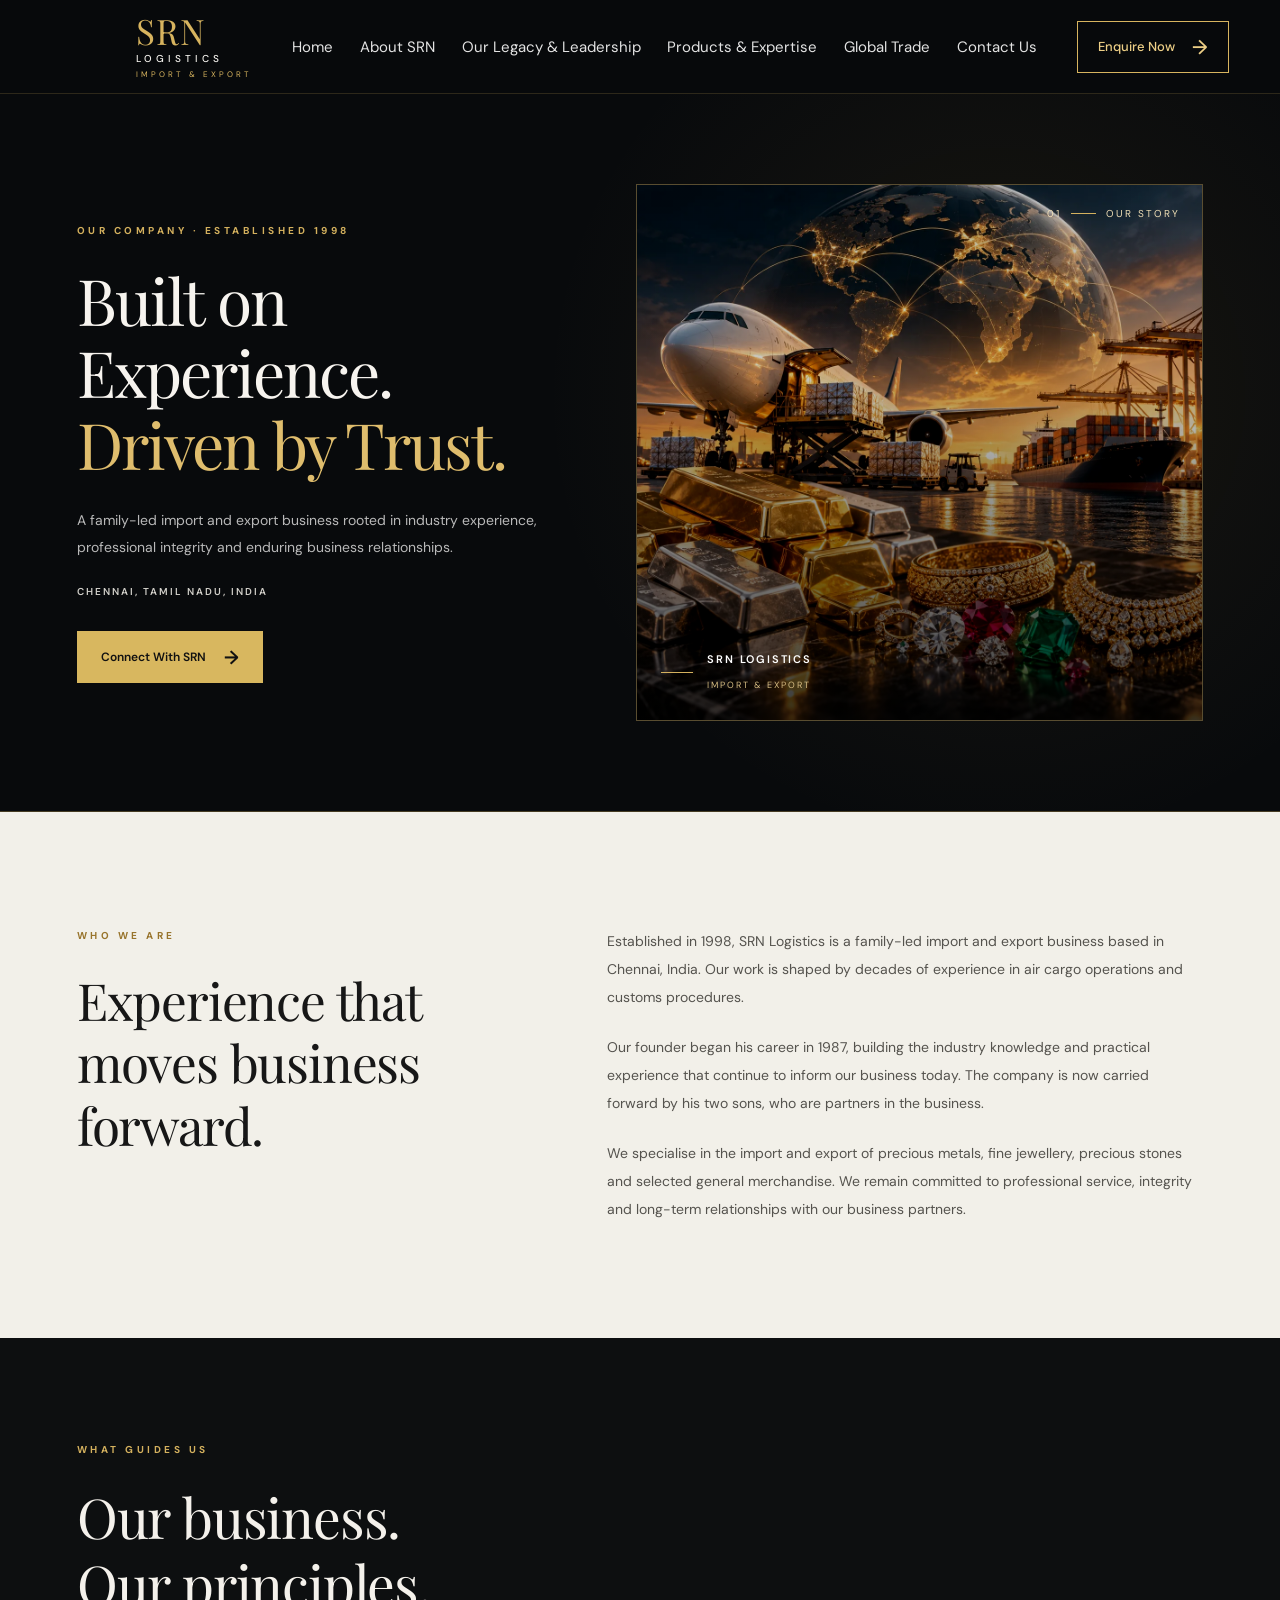
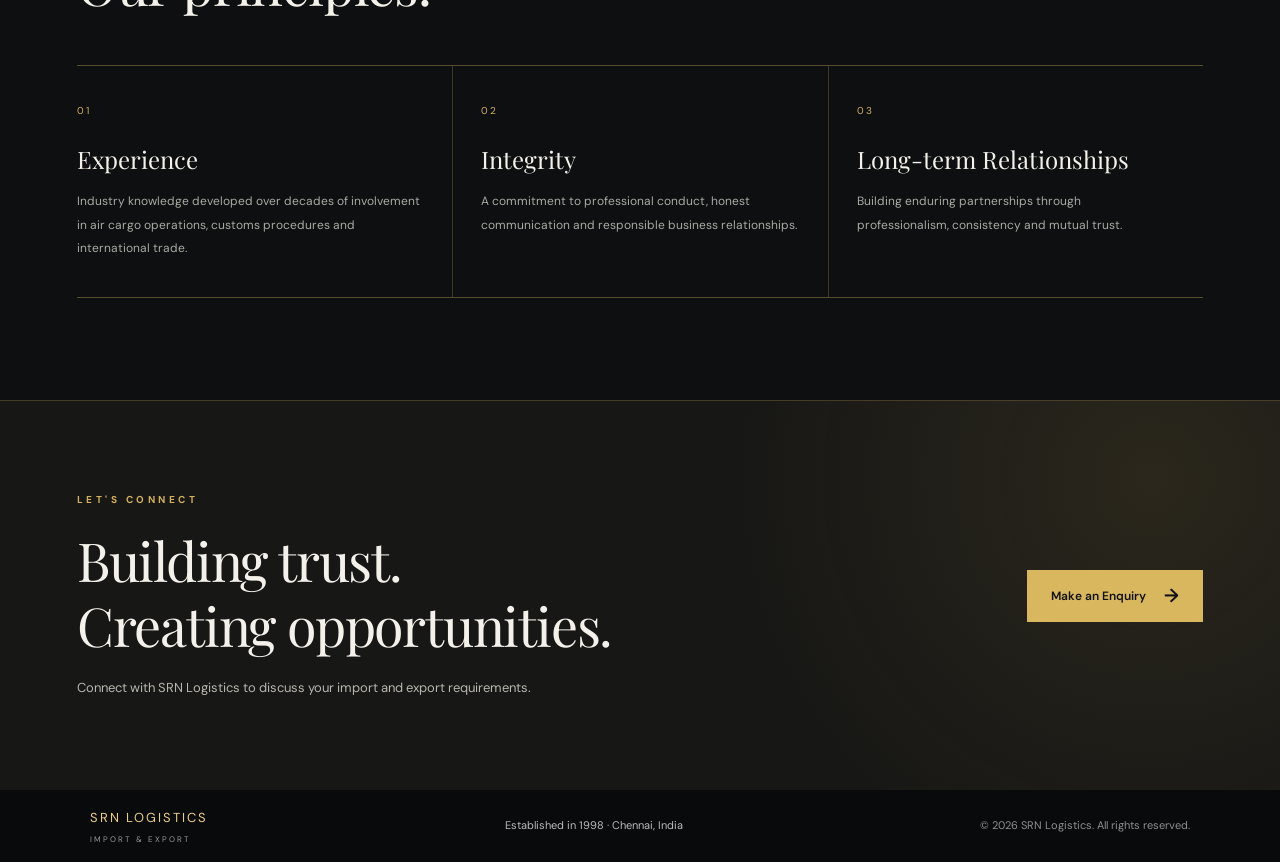
==== commit 7834a012: "Optimize website images and fix asset paths" ====
--- a/about.html
+++ b/about.html
@@ -141,7 +141,7 @@
 
                     <img
                         class="about-company-image"
-                        src="assets/images/about-srn-about.jpg"
+                        src="assets/images/about-srn-about.webp"
                         alt="International cargo operations representing SRN Logistics' import and export business"
                     >
 
--- a/style.css
+++ b/style.css
@@ -313,28 +313,28 @@
 ========================================= */
 
 .hero-background-gold {
-    background-image: url("assets/images/01-precious-metals.jpg");
+    background-image: url("assets/images/01-precious-metals.webp");
     background-position: center;
     background-repeat: no-repeat;
     background-size: cover;
 }
 
 .hero-background-jewellery {
-    background-image: url("assets/images/02-jewellery.jpg");
+    background-image: url("assets/images/02-jewellery.webp");
     background-position: center;
     background-repeat: no-repeat;
     background-size: cover;
 }
 
 .hero-background-gemstones {
-    background-image: url("assets/images/03-precious-stones.jpg");
+    background-image: url("assets/images/03-precious-stones.webp");
     background-position: center;
     background-repeat: no-repeat;
     background-size: cover;
 }
 
 .hero-background-cargo {
-    background-image: url("assets/images/04-global-cargo.jpg");
+    background-image: url("assets/images/04-global-cargo.webp");
     background-position: center;
     background-repeat: no-repeat;
     background-size: cover;
